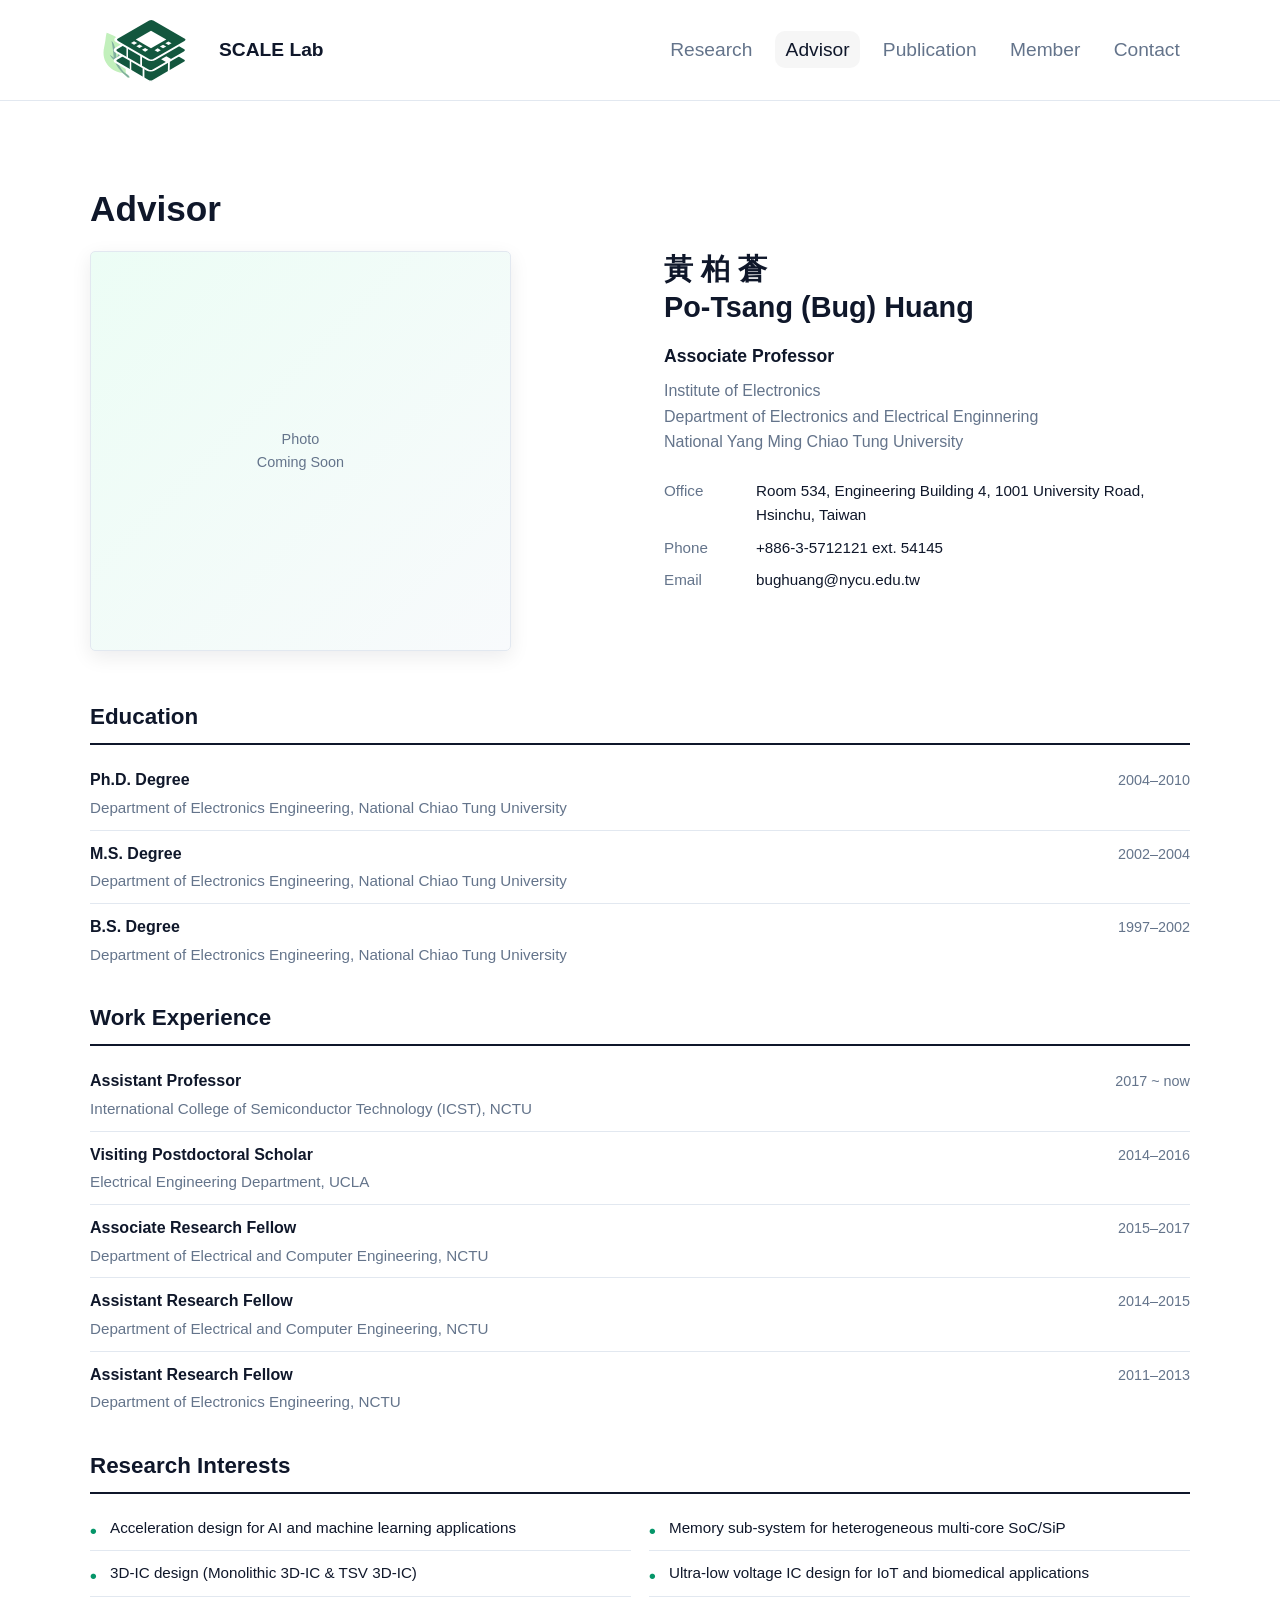
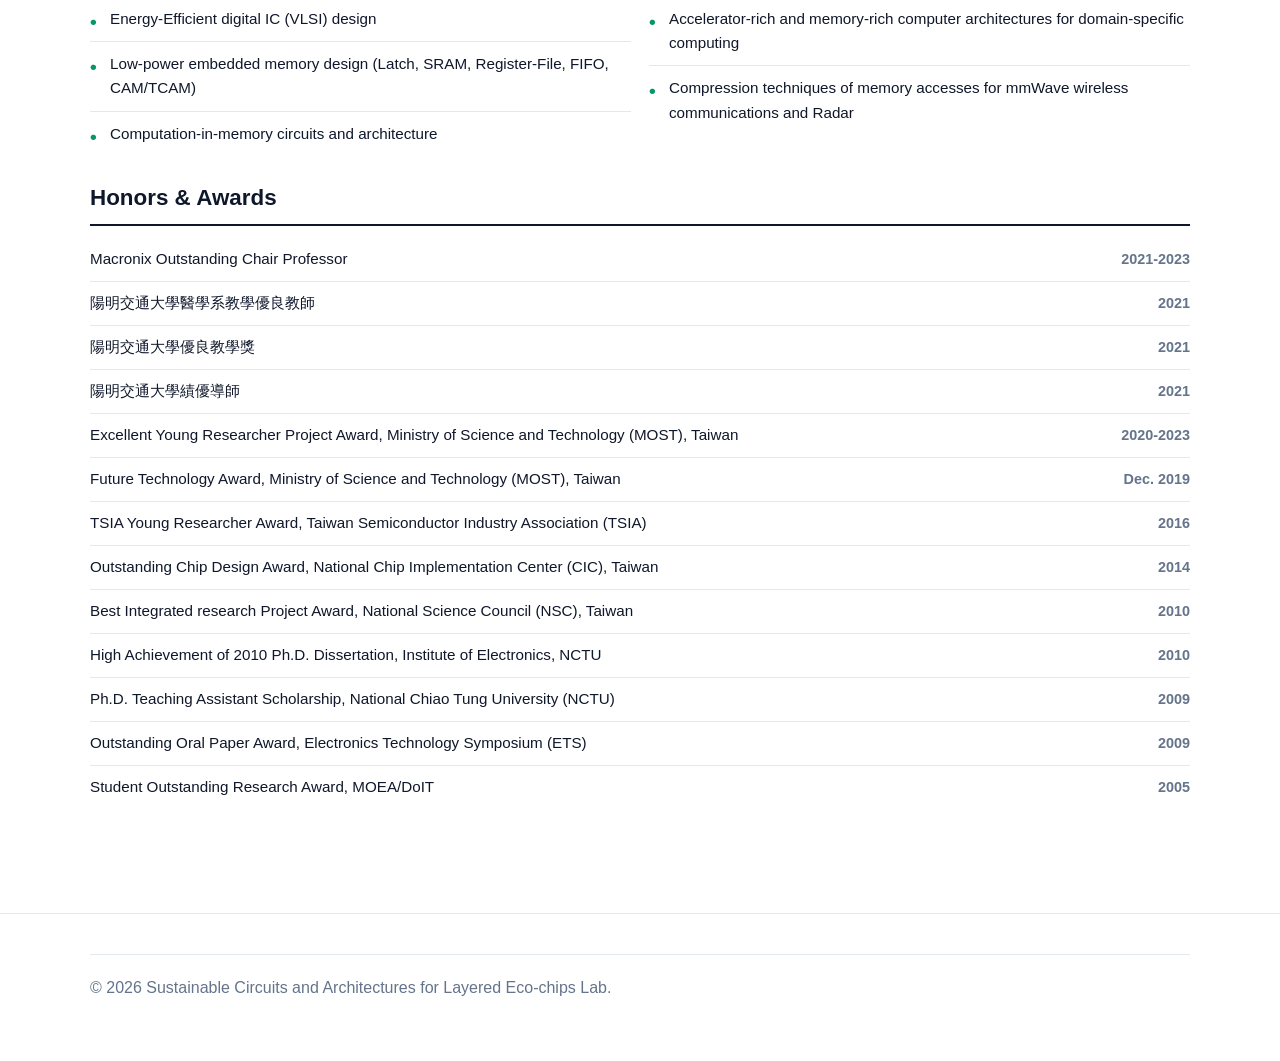
==== advisor.html @ ac7026fe "Move Work Experience below Education instead of side by side" ====
<!DOCTYPE html>
<html lang="en">
<head>
  <meta charset="utf-8" />
  <meta name="viewport" content="width=device-width, initial-scale=1" />
  <title>Advisor · SCALE Lab</title>
  <meta name="color-scheme" content="light dark" />
  <link rel="stylesheet" href="assets/style.css" />
  <style>
    .advisor-hero {
      display: grid;
      grid-template-columns: 1fr 1fr;
      gap: 48px;
      align-items: start;
      margin-bottom: 48px;
    }
    .advisor-photo {
      width: 80%; height: 400px; border-radius: 5px; overflow: hidden;
      background: linear-gradient(135deg, #f1f5f9, #e2e8f0);
      border: 1px solid var(--border); position: relative; box-shadow: var(--shadow);
    }
    .advisor-photo img { width: 100%; height: 100%; object-fit: cover; object-position: center; }
    .advisor-photo.no-image {
      display: flex; align-items: center; justify-content: center;
      background: linear-gradient(135deg, var(--primary-weak), var(--card));
      color: var(--muted); font-size: 0.9rem; text-align: center;
    }
    .advisor-details h1 { margin: 0 0 16px; font-size: 1.8rem; font-weight: 700; line-height: 1.3; }
    .advisor-details .title { font-size: 1.1rem; color: var(--fg); font-weight: 600; margin-bottom: 8px; }
    .advisor-details .institution { color: var(--muted); margin-bottom: 24px; line-height: 1.6; white-space: pre-line; }
    .contact-grid { display: grid; gap: 8px; font-size: 0.95rem; }
    .contact-item { display: grid; grid-template-columns: 80px 1fr; gap: 12px; }
    .contact-label { color: var(--muted); font-weight: 500; }
    .contact-value { color: var(--fg); }
    .section-block { background: none; border: none; border-radius: 0; padding: 0; margin-bottom: 24px; }
    .section-header { font-size: 1.4rem; font-weight: 700; margin-bottom: 12px; color: var(--fg); border-bottom: 2px solid var(--fg); padding-bottom: 8px; }
    .item-list { display: grid; gap: 0; }
    .list-item { padding: 10px 0; border-bottom: 1px solid var(--border); }
    .list-item:last-child { border-bottom: none; }
    .item-header { display: flex; justify-content: space-between; align-items: baseline; margin-bottom: 4px; flex-wrap: wrap; gap: 8px; }
    .item-title { font-weight: 600; color: var(--fg); font-size: 1rem; }
    .item-period { color: var(--muted); font-weight: 500; font-size: 0.9rem; white-space: nowrap; }
    .item-description { color: var(--muted); font-size: 0.95rem; line-height: 1.5; }
    .research-grid { display: grid; gap: 0; }
    .research-item { padding: 10px 0 10px 20px; border-bottom: 1px solid var(--border); font-size: 0.95rem; line-height: 1.6; position: relative; }
    .research-item::before { content: "•"; color: var(--primary); font-weight: bold; position: absolute; left: 0; font-size: 1.2rem; }
    .research-item:last-child { border-bottom: none; }
    .awards-list { display: grid; gap: 0; }
    .award-item { padding: 10px 0; border-bottom: 1px solid var(--border); display: flex; justify-content: space-between; align-items: baseline; gap: 16px; }
    .award-item:last-child { border-bottom: none; }
    .award-title { flex: 1; font-size: 0.95rem; line-height: 1.5; }
    .award-year { color: var(--muted); font-weight: 600; font-size: 0.9rem; white-space: nowrap; }
    @media (max-width: 880px) {
      .advisor-hero { grid-template-columns: 1fr; gap: 32px; text-align: center; }
      .advisor-photo { width: 100%; height: 400px; margin: 0 auto; }
      .contact-grid { text-align: left; }
      .contact-item { grid-template-columns: 1fr; gap: 4px; }
      .item-header { flex-direction: column; align-items: flex-start; gap: 4px; }
      .award-item { flex-direction: column; align-items: flex-start; gap: 4px; }
    }
  </style>
</head>
<body data-page="advisor">
  <header></header>

  <section class="section">
    <div class="container">
      <h2>Advisor</h2>
      <div id="advisor-content"></div>
    </div>
  </section>

  <footer>
    <div class="container" style="padding: 20px 0; border-top: 1px solid var(--border); color: var(--muted);">
      © <span id="yearNow"></span> Sustainable Circuits and Architectures for Layered Eco-chips Lab.
    </div>
  </footer>
  <script src="assets/script.js"></script>
  <script>
    fetch('assets/advisor-data.json')
      .then(r => r.json())
      .then(d => {
        const eduItems = d.education.map(e => `
          <div class="list-item">
            <div class="item-header">
              <span class="item-title">${e.degree}</span>
              <span class="item-period">${e.period}</span>
            </div>
            <div class="item-description">${e.institution}</div>
          </div>`).join('');

        const expItems = d.experience.map(e => `
          <div class="list-item">
            <div class="item-header">
              <span class="item-title">${e.title}</span>
              <span class="item-period">${e.period}</span>
            </div>
            <div class="item-description">${e.institution}</div>
          </div>`).join('');

        const half = Math.ceil(d.research_interests.length / 2);
        const riLeft  = d.research_interests.slice(0, half).map(r => `<div class="research-item">${r}</div>`).join('');
        const riRight = d.research_interests.slice(half).map(r => `<div class="research-item">${r}</div>`).join('');

        const awards = d.awards.map(a => `
          <div class="award-item">
            <div class="award-title">${a.title}</div>
            <div class="award-year">${a.year}</div>
          </div>`).join('');

        document.getElementById('advisor-content').innerHTML = `
          <div class="advisor-hero">
            <div class="advisor-photo">
              <img src="${d.photo}" alt="${d.name_en}"
                onerror="this.parentElement.classList.add('no-image'); this.style.display='none'; this.parentElement.innerHTML='<div>Photo<br>Coming Soon</div>';">
            </div>
            <div class="advisor-details">
              <h1>${d.name_zh}<br>${d.name_en}</h1>
              <div class="title">${d.title}</div>
              <div class="institution">${d.institution}</div>
              <div class="contact-grid">
                <div class="contact-item">
                  <span class="contact-label">Office</span>
                  <span class="contact-value">${d.contact.office}</span>
                </div>
                <div class="contact-item">
                  <span class="contact-label">Phone</span>
                  <span class="contact-value">${d.contact.phone}</span>
                </div>
                <div class="contact-item">
                  <span class="contact-label">Email</span>
                  <span class="contact-value"><a href="mailto:${d.contact.email}">${d.contact.email}</a></span>
                </div>
              </div>
            </div>
          </div>

          <div class="section-block">
            <h3 class="section-header">Education</h3>
            <div class="item-list">${eduItems}</div>
          </div>

          <div class="section-block">
            <h3 class="section-header">Work Experience</h3>
            <div class="item-list">${expItems}</div>
          </div>

          <div class="section-block">
            <h3 class="section-header">Research Interests</h3>
            <div class="grid">
              <div class="col-6"><div class="research-grid">${riLeft}</div></div>
              <div class="col-6"><div class="research-grid">${riRight}</div></div>
            </div>
          </div>

          <div class="section-block">
            <h3 class="section-header">Honors & Awards</h3>
            <div class="awards-list">${awards}</div>
          </div>`;
      })
      .catch(err => console.error('Failed to load advisor-data.json:', err));
  </script>
</body>
</html>
---- assets/style.css ----
/* ===== Base Reset ===== */
*, *::before, *::after { box-sizing: border-box; }
html, body { height: 100%; }
body { margin: 0; font-family: -apple-system, BlinkMacSystemFont, "Segoe UI", Roboto, Helvetica, Arial, "Noto Sans TC", "PingFang TC", "Microsoft JhengHei", "Noto Sans", sans-serif; line-height: 1.6; }
img, video { max-width: 100%; height: auto; }
a { color: inherit; text-decoration: none; }
#vision,
#aboutVision {
  white-space: pre-line;
}
.zh {
  font-size: 1.6em;
}

.en,
.lab {
  font-size: 1em;
}
/* ===== Theme ===== */
/* :root {
  --bg: #ffffff; --fg: #0f172a; --muted: #64748b; --primary: #79bd9a; --primary-weak: #f1fefe;
  --card: #f8fafc; --border: #e2e8f0; --shadow: 0 4px 14px rgba(2,6,23,.06);
} */
 :root {
  /* ===== Base ===== */
  --bg: #ffffff;
  --fg: #0f172a;
  --muted: #64748b;
  --gray: #ededed;
  /* ===== Primary (Eco / Energy) ===== */
  --primary: #059669;        /* 深一點的 emerald（更穩重） */
  --primary-strong: #047857; /* hover */
  --primary-weak: #ecfdf5;   /* 很淡的綠背景 */

  /* ===== Accent (Tech / Circuits) ===== */
  --accent: #2563eb;         /* engineering blue */
  --accent-weak: #eff6ff;    /* 淡藍背景 */

  /* ===== Surfaces ===== */
  --card: #f8fafc;
  --border: #e2e8f0;

  /* ===== Effects ===== */
  --shadow: 0 6px 20px rgba(2,6,23,.08);
}
@media (prefers-color-scheme: dark) {
  :root { --bg: #0b1220; --fg: #e5e7eb; --muted: #9aa4b2; --primary: #60a5fa; --primary-weak: #172554; --card: #0f172a; --border: #1f2937; --shadow: 0 4px 14px rgba(0,0,0,.35); }
}
body { background: var(--bg); color: var(--fg); }

/* ===== Layout ===== */
.container { width: min(1100px, 92vw); margin-inline: auto; }
.section { padding: 80px 0; }
.section h2 { font-size: clamp(1.6rem, 2vw + 1rem, 2.2rem); margin: 0 0 14px; }
.section p.lead { color: var(--muted); margin-top: 0; }

/* ===== Header / Nav ===== */
header { position: sticky; top: 0; backdrop-filter: saturate(1.2) blur(8px); background: color-mix(in oklab, var(--bg) 80%, transparent); border-bottom: 1px solid var(--border); z-index: 50; }
.nav { display: flex; align-items: center; justify-content: space-between; padding: 10px 0; }

/* Logo — clamp 讓所有螢幕尺寸等比縮放，不再需要 media query 個別設定 */
.logo {
  height: clamp(60px, 6.5vw, 80px);
  width: auto;
  transition: opacity 0.2s ease;
  flex-shrink: 0;
}

.logo:hover { opacity: 0.8; }

.brand {
  display: flex;
  align-items: center;
  gap: clamp(6px, 1vw, 20px);
  font-weight: 700;
}

.brand a {
  color: var(--fg);
  text-decoration: none;
  font-size: clamp(1.2rem, 1.2vw, 1.6rem);
}

.brand a:hover { opacity: 0.8; }

nav ul { display: flex; gap: clamp(4px, 1vw, 18px); list-style: none; padding: 0; margin: 0; }
nav a { padding: 8px clamp(6px, 0.8vw, 12px); border-radius: 10px; font-size: clamp(1.2rem, 1vw, 1.6rem); color: var(--muted); }
nav a:hover, nav a.active { color: var(--fg); background: color-mix(in oklab, var(--gray) 50%, transparent); }
.hamburger { display: none; border: 1px solid var(--border); border-radius: 12px; padding: 8px 10px; background: transparent; color: var(--fg); }

@media (max-width: 880px) {
  nav ul { display: none; }
  nav ul.open { display: grid; gap: 10px; padding: 16px; background: var(--card); border: 1px solid var(--border); border-radius: 16px; position: absolute; right: 4vw; top: 56px; box-shadow: var(--shadow); }
  .hamburger { display: block; }
}

/* ===== Cards & Grid ===== */
.grid { display: grid; grid-template-columns: repeat(12,1fr); gap: 18px; }
.col-4 { grid-column: span 4; } .col-6 { grid-column: span 6; } .col-12 { grid-column: span 12; }
@media (max-width: 880px) { .col-4, .col-6 { grid-column: span 12; } }
.card { background: var(--card); border: 1px solid var(--border); border-radius: 16px; box-shadow: var(--shadow); overflow: clip; }
.card .content { padding: 18px; }
.card h3 { margin: 0 0 6px; font-size: 1.1rem; }
.muted { color: var(--muted); }
.tag { padding: 6px 10px; border-radius: 6px; background: color-mix(in oklab, var(--primary-weak) 55%, transparent); border: 1px solid var(--border); font-size: .88rem; }
.badge { padding: 6px 10px; border: 1px dashed var(--border); border-radius: 999px; font-size: .85rem; color: var(--muted); }
.btn { display: inline-flex; align-items: center; gap: 10px; padding: 10px 16px; border-radius: 12px; border: 1px solid var(--border); background: var(--card); cursor: pointer; font-weight: 600; }
.btn.primary { background: var(--primary); border-color: var(--primary); color: white; }
.mono { font-family: ui-monospace, SFMono-Regular, Menlo, Monaco, Consolas, "Liberation Mono", "Courier New", monospace; }
.line { height: 1px; background: var(--border); margin: 8px 0; }
.spacer { height: 16px; }

/* ===== People ===== */
.person { display: grid; grid-template-columns: 86px 1fr; gap: 14px; align-items: center; }
.avatar { display: none; }
.person, .person.hero { grid-template-columns: 1fr; }
.role { font-size: .9rem; color: var(--muted); }

/* ===== Forms ===== */
.input { padding: 10px 12px; border: 1px solid var(--border); background: var(--bg); border-radius: 12px; color: var(--fg); }
.controls { display: flex; gap: 10px; flex-wrap: wrap; align-items: center; margin-bottom: 10px; }

/* ===== Footer ===== */
footer { padding: 40px 0; border-top: 1px solid var(--border); color: var(--muted); }
.footgrid { display: grid; grid-template-columns: 1.2fr 1fr; gap: 20px; }
@media (max-width: 880px) { .footgrid { grid-template-columns: 1fr; } }

/* ===== Full-screen home extras ===== */
.scroll-cue { position: absolute; left: 50%; bottom: 18px; translate: -50% 0; font-size: .9rem; color: var(--muted); display: grid; place-items: center; gap: 6px; }
.scroll-cue svg { width: 22px; height: 22px; animation: bob 1.4s ease-in-out infinite; }
@keyframes bob { 0%, 100% { transform: translateY(0); opacity: .65; } 50% { transform: translateY(4px); opacity: 1; } }
.dots { position: fixed; right: 18px; top: 50%; translate: 0 -50%; display: grid; gap: 10px; z-index: 40; }
.dotbtn { width: 12px; height: 12px; border-radius: 999px; border: 1px solid var(--border); background: var(--card); cursor: pointer; opacity: .7; }
.dotbtn[aria-current="true"] { background: var(--primary); border-color: var(--primary); opacity: 1; box-shadow: 0 0 0 4px color-mix(in srgb, var(--primary) 25%, transparent); }
.reveal { opacity: 0; transform: translateY(10px); transition: opacity .45s ease, transform .45s ease; }
.reveal.is-visible { opacity: 1; transform: none; }
@media (prefers-reduced-motion: reduce) {
  .reveal { transition: none; opacity: 1; transform: none; }
  .scroll-cue svg { animation: none; }
}
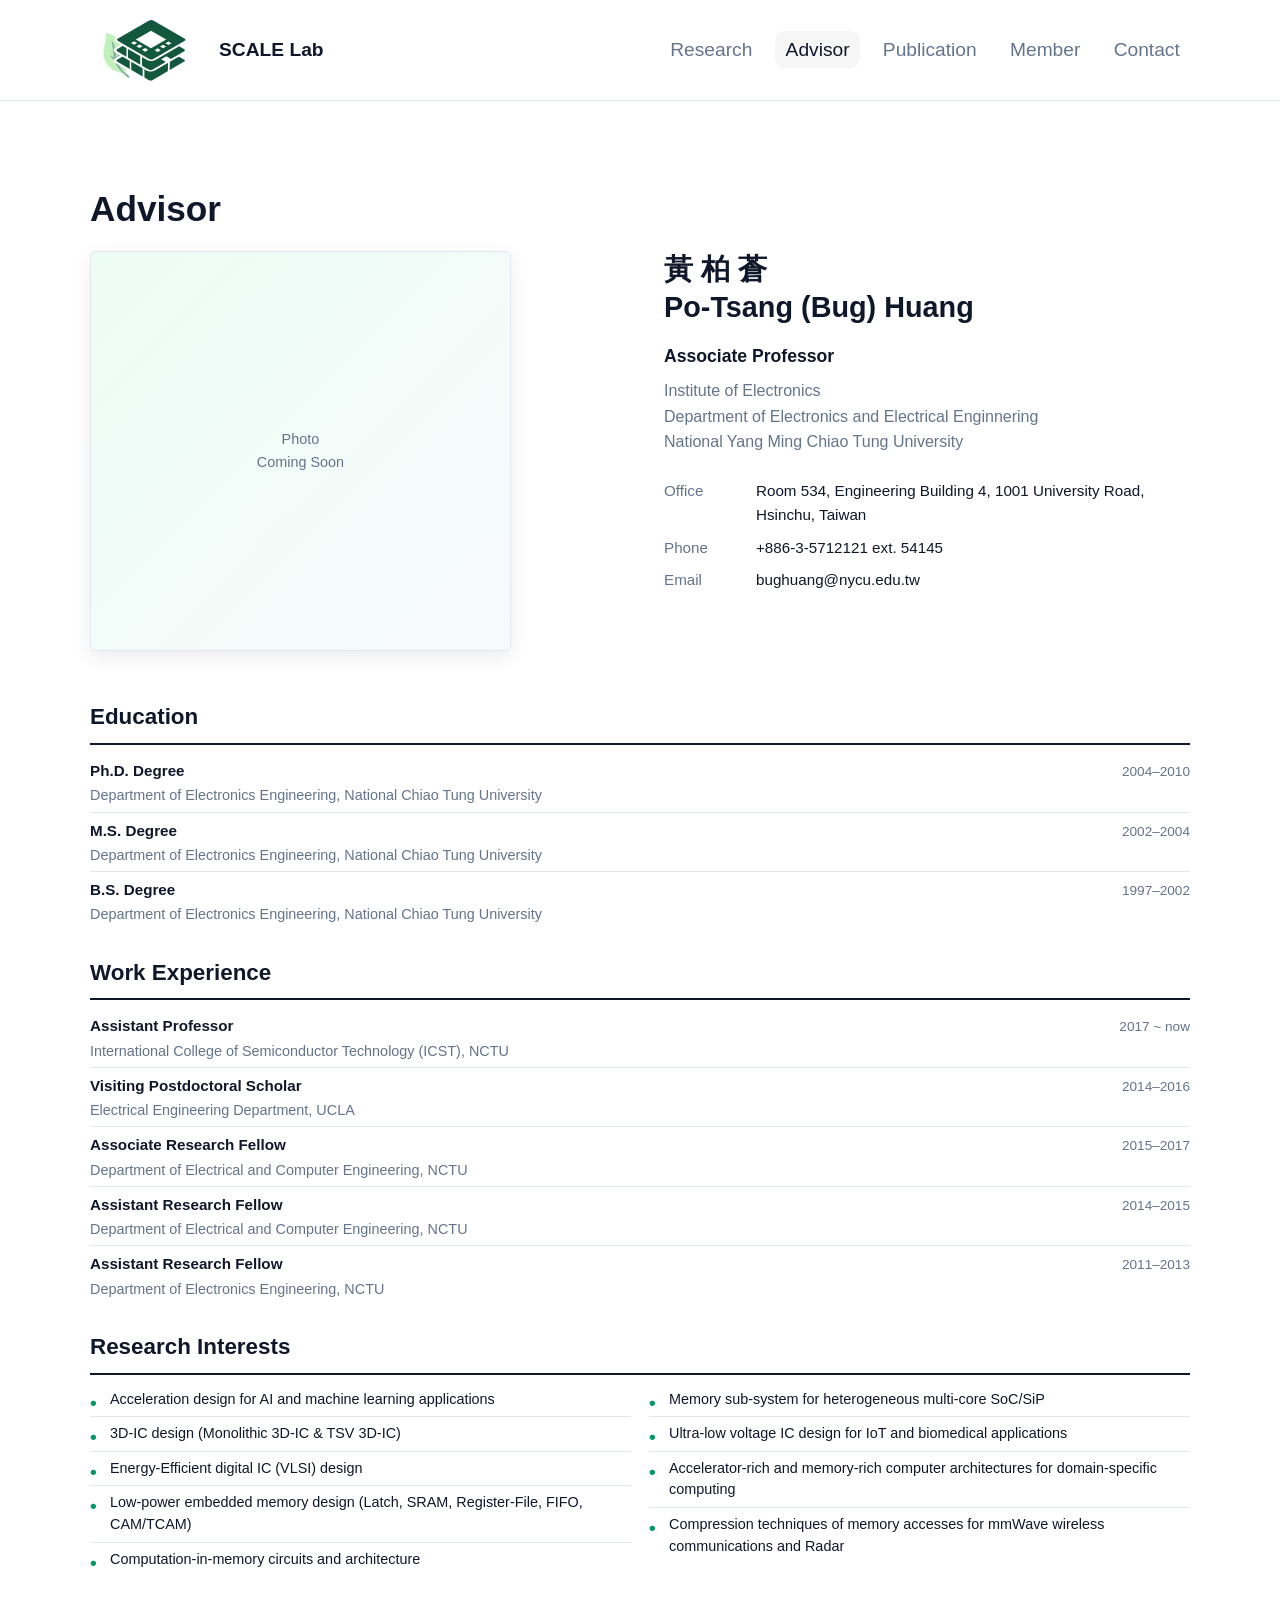
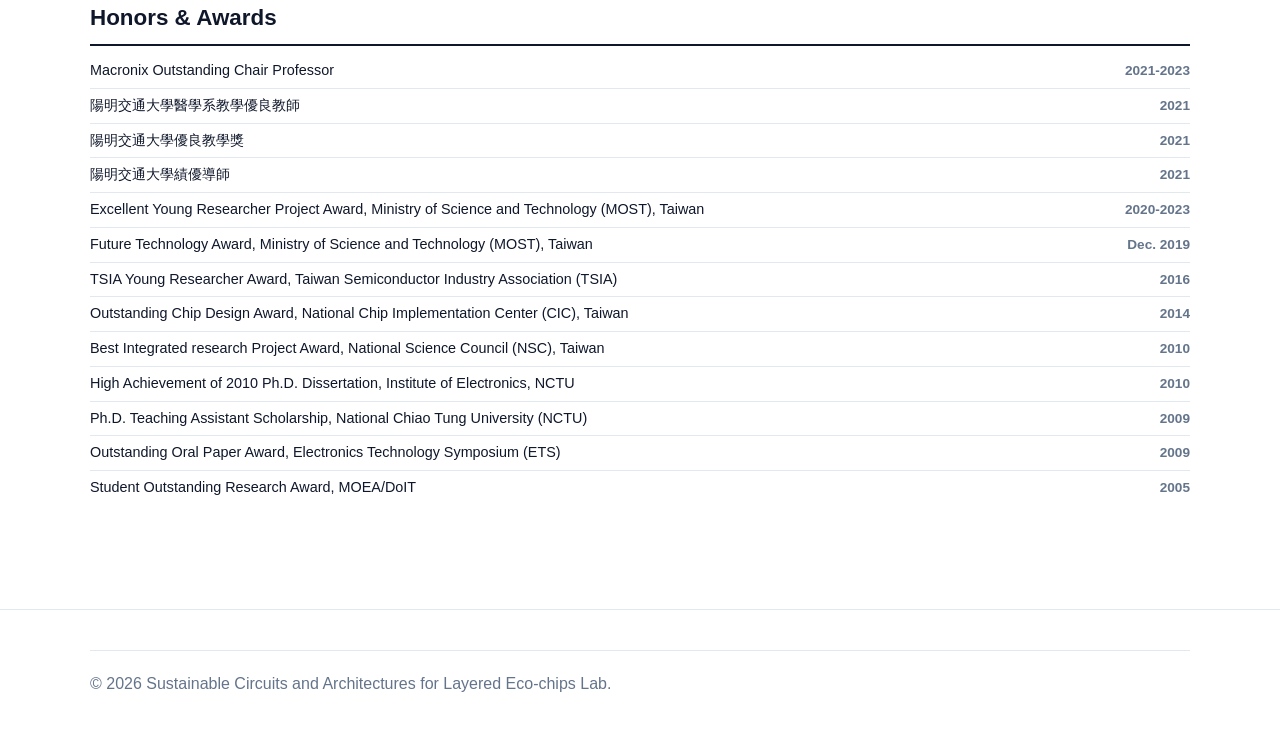
==== commit 2685aaf2: "Reduce spacing and height of content sections" ====
--- a/advisor.html
+++ b/advisor.html
@@ -33,23 +33,23 @@
     .contact-label { color: var(--muted); font-weight: 500; }
     .contact-value { color: var(--fg); }
     .section-block { background: none; border: none; border-radius: 0; padding: 0; margin-bottom: 24px; }
-    .section-header { font-size: 1.4rem; font-weight: 700; margin-bottom: 12px; color: var(--fg); border-bottom: 2px solid var(--fg); padding-bottom: 8px; }
+    .section-header { font-size: 1.4rem; font-weight: 700; margin-bottom: 8px; color: var(--fg); border-bottom: 2px solid var(--fg); padding-bottom: 8px; }
     .item-list { display: grid; gap: 0; }
-    .list-item { padding: 10px 0; border-bottom: 1px solid var(--border); }
+    .list-item { padding: 6px 0; border-bottom: 1px solid var(--border); }
     .list-item:last-child { border-bottom: none; }
-    .item-header { display: flex; justify-content: space-between; align-items: baseline; margin-bottom: 4px; flex-wrap: wrap; gap: 8px; }
-    .item-title { font-weight: 600; color: var(--fg); font-size: 1rem; }
-    .item-period { color: var(--muted); font-weight: 500; font-size: 0.9rem; white-space: nowrap; }
-    .item-description { color: var(--muted); font-size: 0.95rem; line-height: 1.5; }
+    .item-header { display: flex; justify-content: space-between; align-items: baseline; margin-bottom: 2px; flex-wrap: wrap; gap: 8px; }
+    .item-title { font-weight: 600; color: var(--fg); font-size: 0.95rem; }
+    .item-period { color: var(--muted); font-weight: 500; font-size: 0.85rem; white-space: nowrap; }
+    .item-description { color: var(--muted); font-size: 0.9rem; line-height: 1.4; }
     .research-grid { display: grid; gap: 0; }
-    .research-item { padding: 10px 0 10px 20px; border-bottom: 1px solid var(--border); font-size: 0.95rem; line-height: 1.6; position: relative; }
+    .research-item { padding: 6px 0 6px 20px; border-bottom: 1px solid var(--border); font-size: 0.9rem; line-height: 1.5; position: relative; }
     .research-item::before { content: "•"; color: var(--primary); font-weight: bold; position: absolute; left: 0; font-size: 1.2rem; }
     .research-item:last-child { border-bottom: none; }
     .awards-list { display: grid; gap: 0; }
-    .award-item { padding: 10px 0; border-bottom: 1px solid var(--border); display: flex; justify-content: space-between; align-items: baseline; gap: 16px; }
+    .award-item { padding: 6px 0; border-bottom: 1px solid var(--border); display: flex; justify-content: space-between; align-items: baseline; gap: 16px; }
     .award-item:last-child { border-bottom: none; }
-    .award-title { flex: 1; font-size: 0.95rem; line-height: 1.5; }
-    .award-year { color: var(--muted); font-weight: 600; font-size: 0.9rem; white-space: nowrap; }
+    .award-title { flex: 1; font-size: 0.9rem; line-height: 1.4; }
+    .award-year { color: var(--muted); font-weight: 600; font-size: 0.85rem; white-space: nowrap; }
     @media (max-width: 880px) {
       .advisor-hero { grid-template-columns: 1fr; gap: 32px; text-align: center; }
       .advisor-photo { width: 100%; height: 400px; margin: 0 auto; }
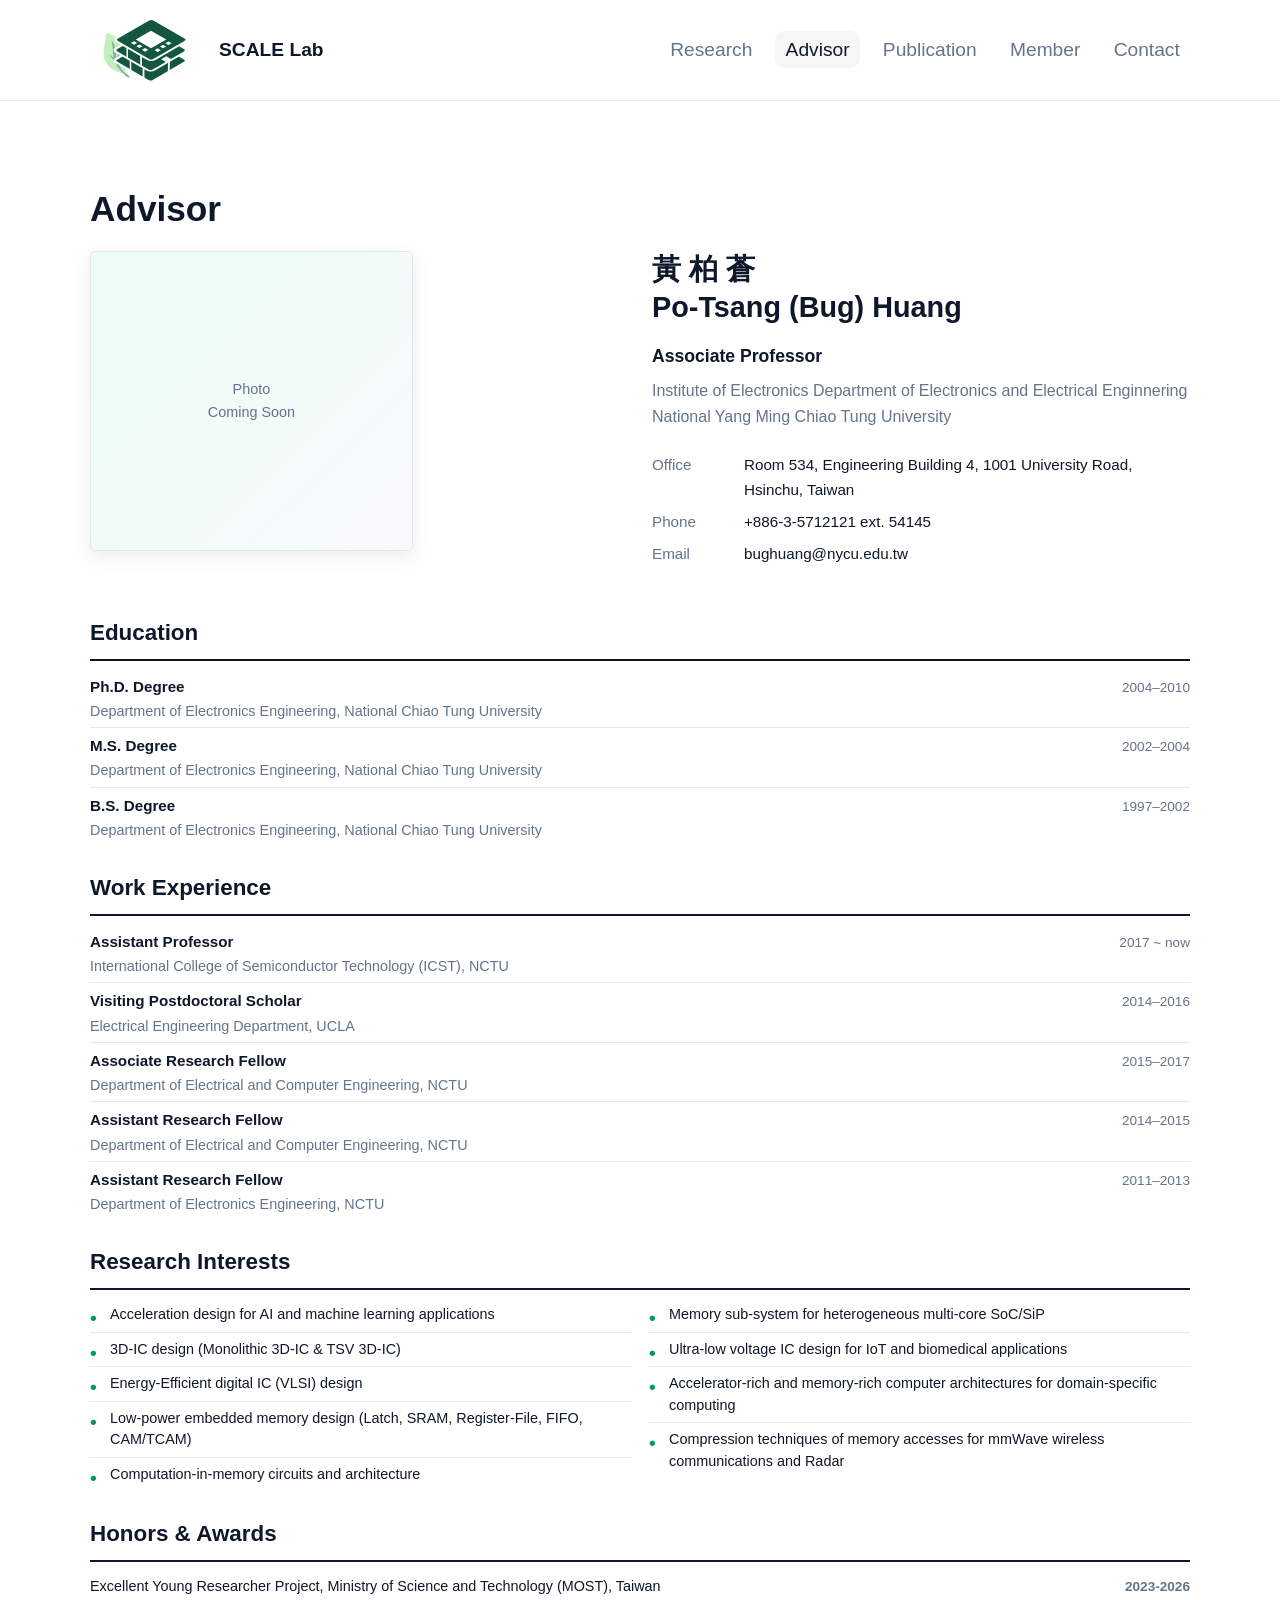
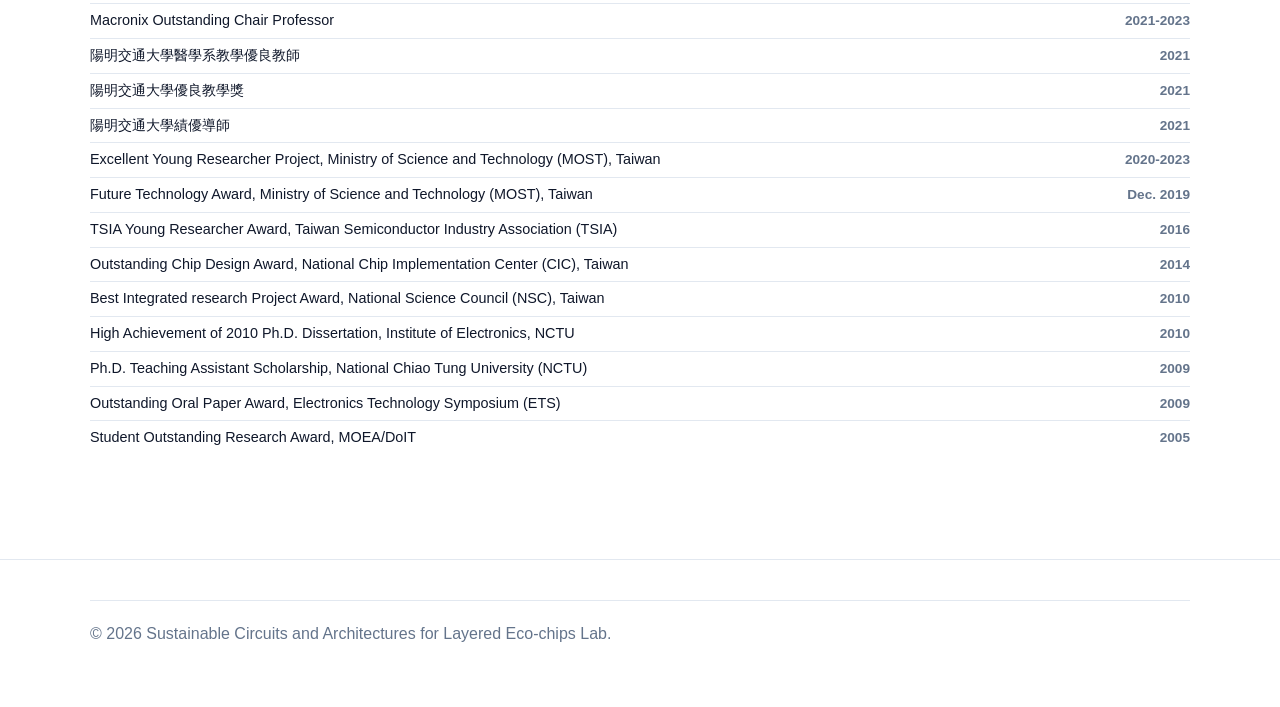
==== commit 0935c425: "Update advisor page layout - reduce photo size, decrease gap, update institution text format" ====
--- a/advisor.html
+++ b/advisor.html
@@ -10,12 +10,12 @@
     .advisor-hero {
       display: grid;
       grid-template-columns: 1fr 1fr;
-      gap: 48px;
+      gap: 24px;
       align-items: start;
       margin-bottom: 48px;
     }
     .advisor-photo {
-      width: 80%; height: 400px; border-radius: 5px; overflow: hidden;
+      width: 60%; height: 300px; border-radius: 5px; overflow: hidden;
       background: linear-gradient(135deg, #f1f5f9, #e2e8f0);
       border: 1px solid var(--border); position: relative; box-shadow: var(--shadow);
     }
@@ -27,7 +27,7 @@
     }
     .advisor-details h1 { margin: 0 0 16px; font-size: 1.8rem; font-weight: 700; line-height: 1.3; }
     .advisor-details .title { font-size: 1.1rem; color: var(--fg); font-weight: 600; margin-bottom: 8px; }
-    .advisor-details .institution { color: var(--muted); margin-bottom: 24px; line-height: 1.6; white-space: pre-line; }
+    .advisor-details .institution { color: var(--muted); margin-bottom: 24px; line-height: 1.6; }
     .contact-grid { display: grid; gap: 8px; font-size: 0.95rem; }
     .contact-item { display: grid; grid-template-columns: 80px 1fr; gap: 12px; }
     .contact-label { color: var(--muted); font-weight: 500; }
@@ -52,7 +52,7 @@
     .award-year { color: var(--muted); font-weight: 600; font-size: 0.85rem; white-space: nowrap; }
     @media (max-width: 880px) {
       .advisor-hero { grid-template-columns: 1fr; gap: 32px; text-align: center; }
-      .advisor-photo { width: 100%; height: 400px; margin: 0 auto; }
+      .advisor-photo { width: 100%; height: 300px; margin: 0 auto; }
       .contact-grid { text-align: left; }
       .contact-item { grid-template-columns: 1fr; gap: 4px; }
       .item-header { flex-direction: column; align-items: flex-start; gap: 4px; }
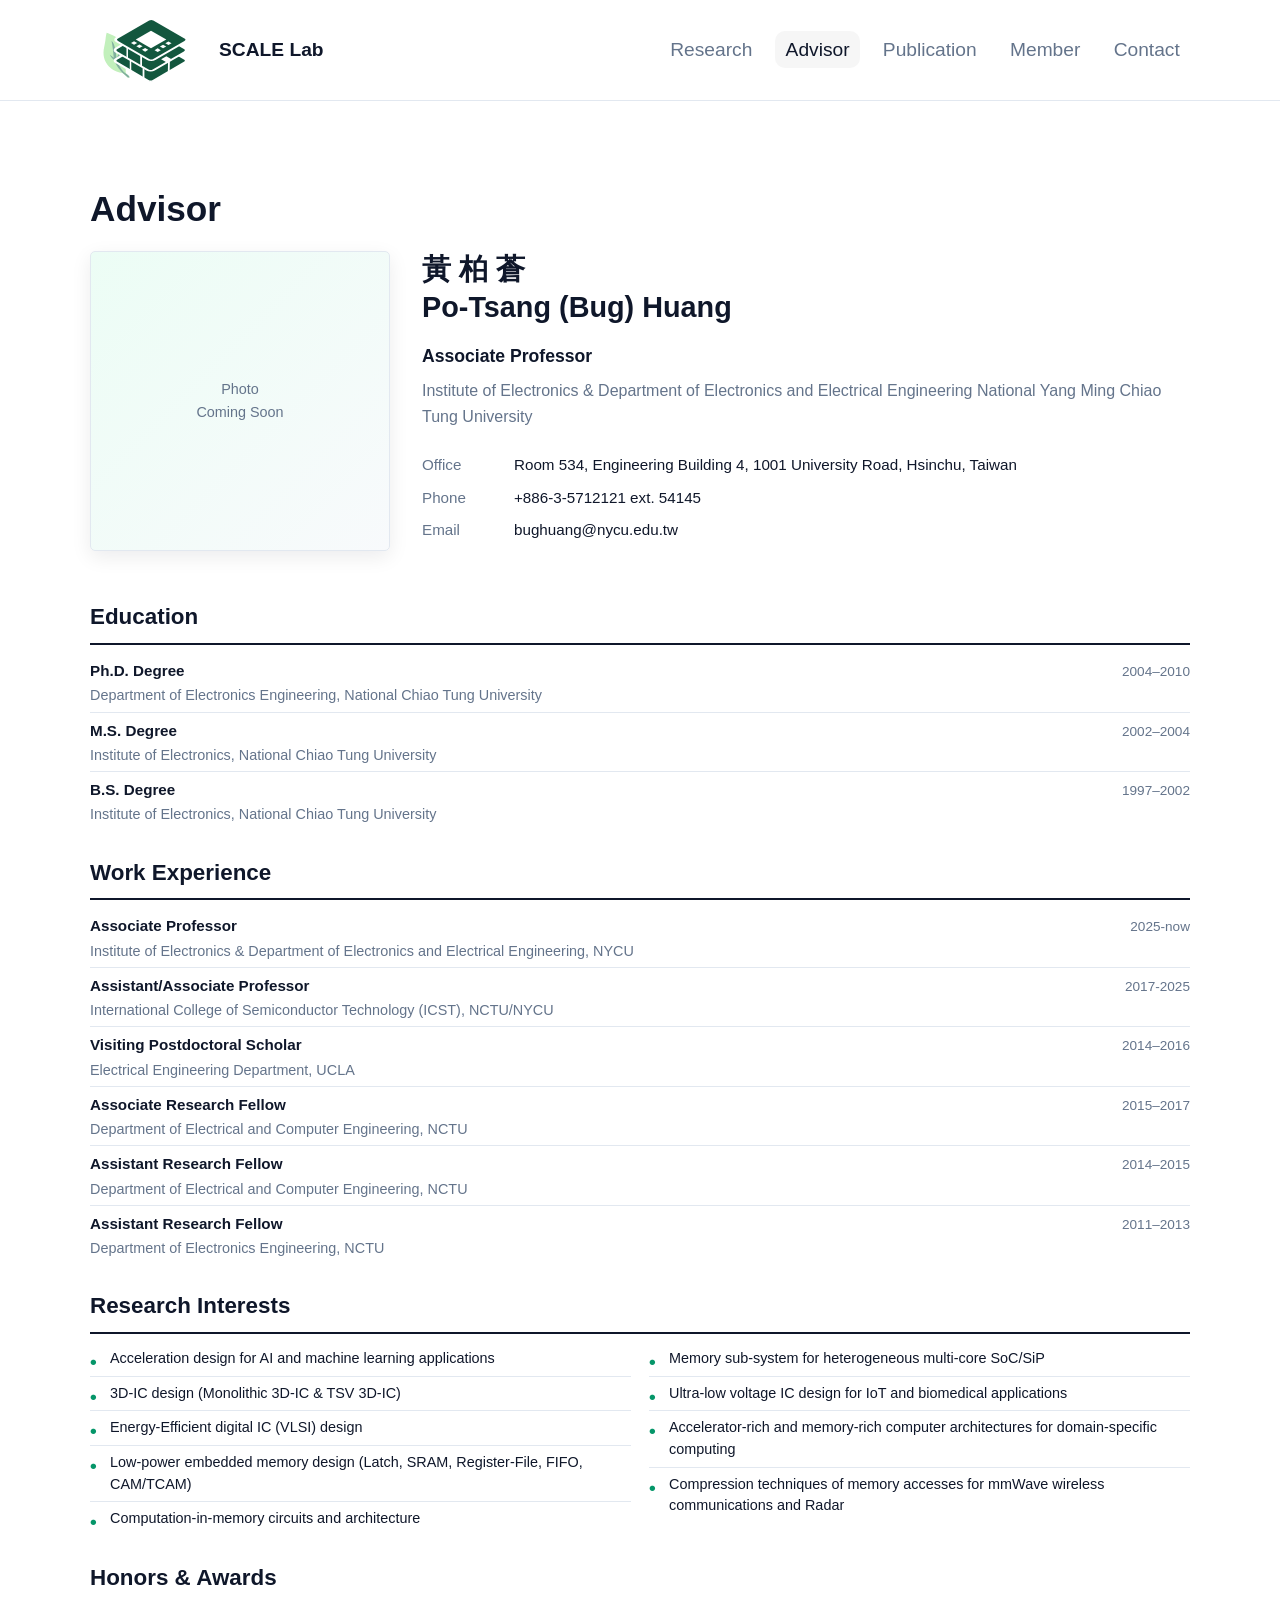
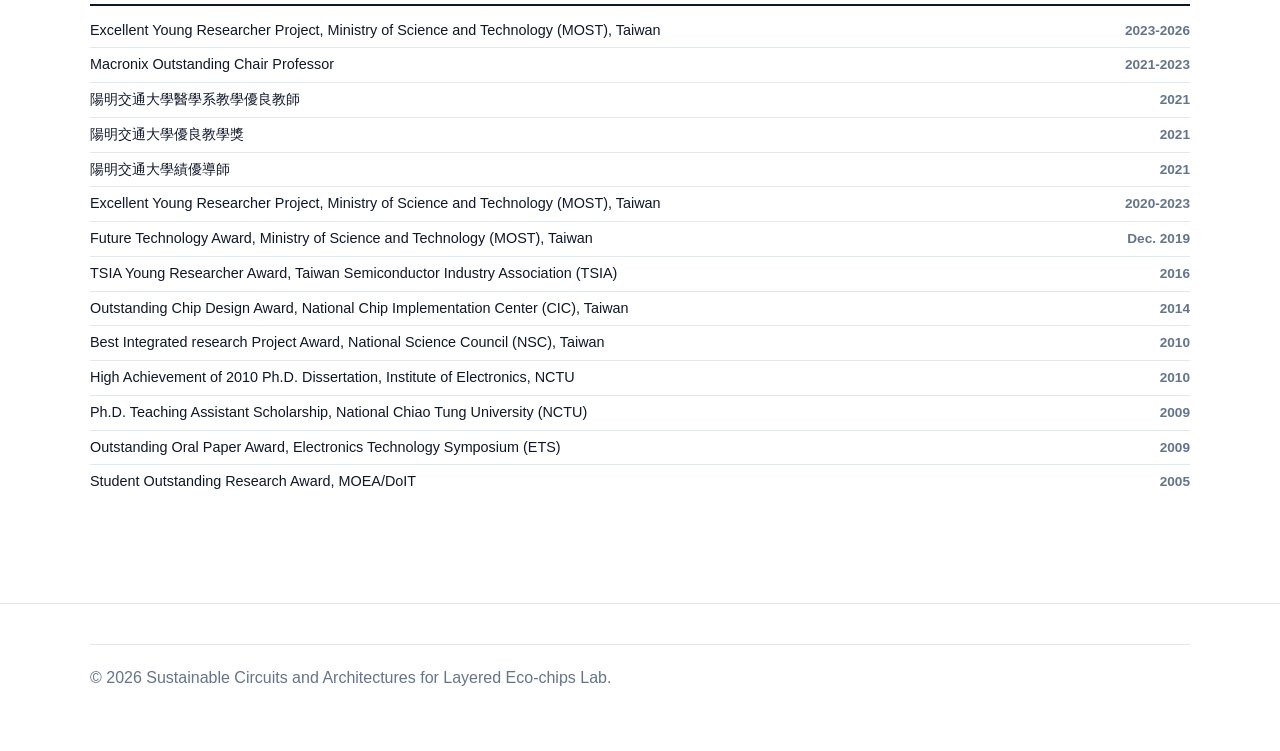
==== commit fb0734dd: "Align advisor text next to photo" ====
--- a/advisor.html
+++ b/advisor.html
@@ -9,13 +9,13 @@
   <style>
     .advisor-hero {
       display: grid;
-      grid-template-columns: 1fr 1fr;
-      gap: 24px;
+      grid-template-columns: 300px minmax(0, 1fr);
+      gap: 32px;
       align-items: start;
       margin-bottom: 48px;
     }
     .advisor-photo {
-      width: 60%; height: 300px; border-radius: 5px; overflow: hidden;
+      width: 100%; height: 300px; border-radius: 5px; overflow: hidden;
       background: linear-gradient(135deg, #f1f5f9, #e2e8f0);
       border: 1px solid var(--border); position: relative; box-shadow: var(--shadow);
     }
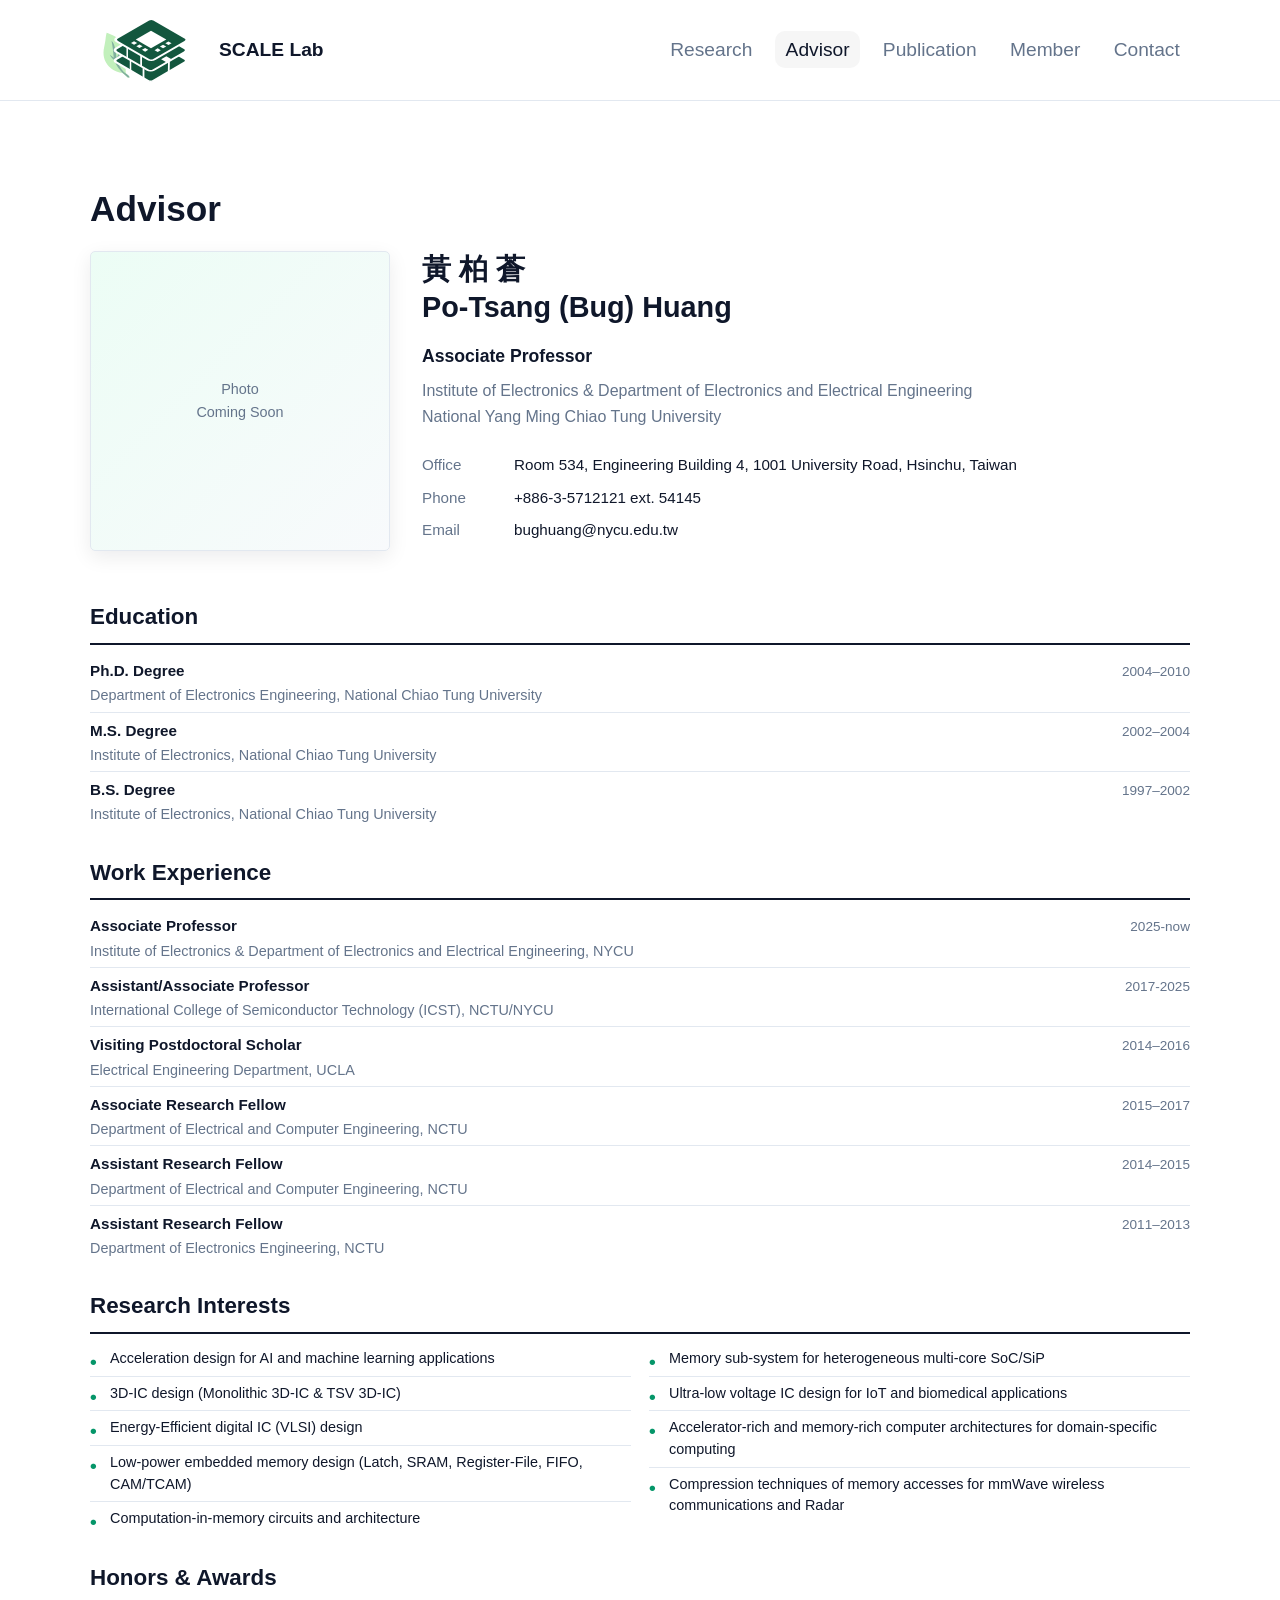
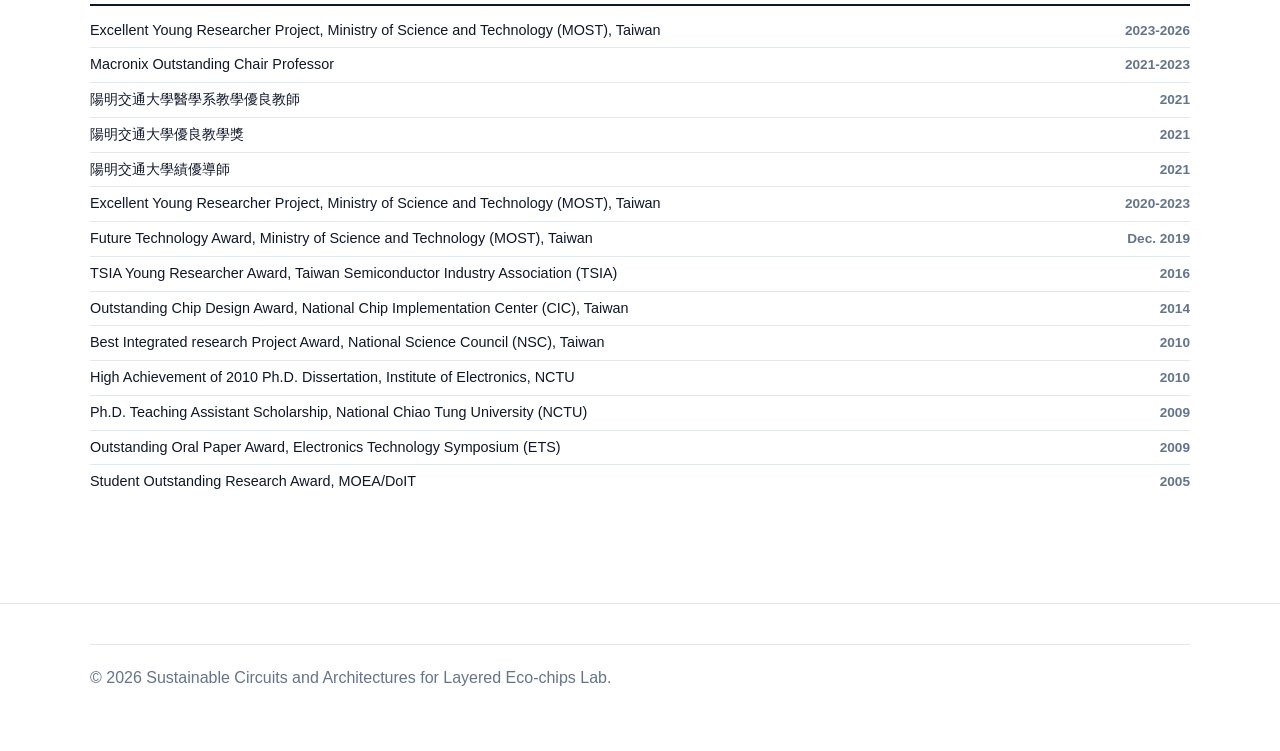
==== commit a1564d2b: "Preserve advisor institution line break" ====
--- a/advisor.html
+++ b/advisor.html
@@ -27,7 +27,7 @@
     }
     .advisor-details h1 { margin: 0 0 16px; font-size: 1.8rem; font-weight: 700; line-height: 1.3; }
     .advisor-details .title { font-size: 1.1rem; color: var(--fg); font-weight: 600; margin-bottom: 8px; }
-    .advisor-details .institution { color: var(--muted); margin-bottom: 24px; line-height: 1.6; }
+    .advisor-details .institution { color: var(--muted); margin-bottom: 24px; line-height: 1.6; white-space: pre-line; }
     .contact-grid { display: grid; gap: 8px; font-size: 0.95rem; }
     .contact-item { display: grid; grid-template-columns: 80px 1fr; gap: 12px; }
     .contact-label { color: var(--muted); font-weight: 500; }
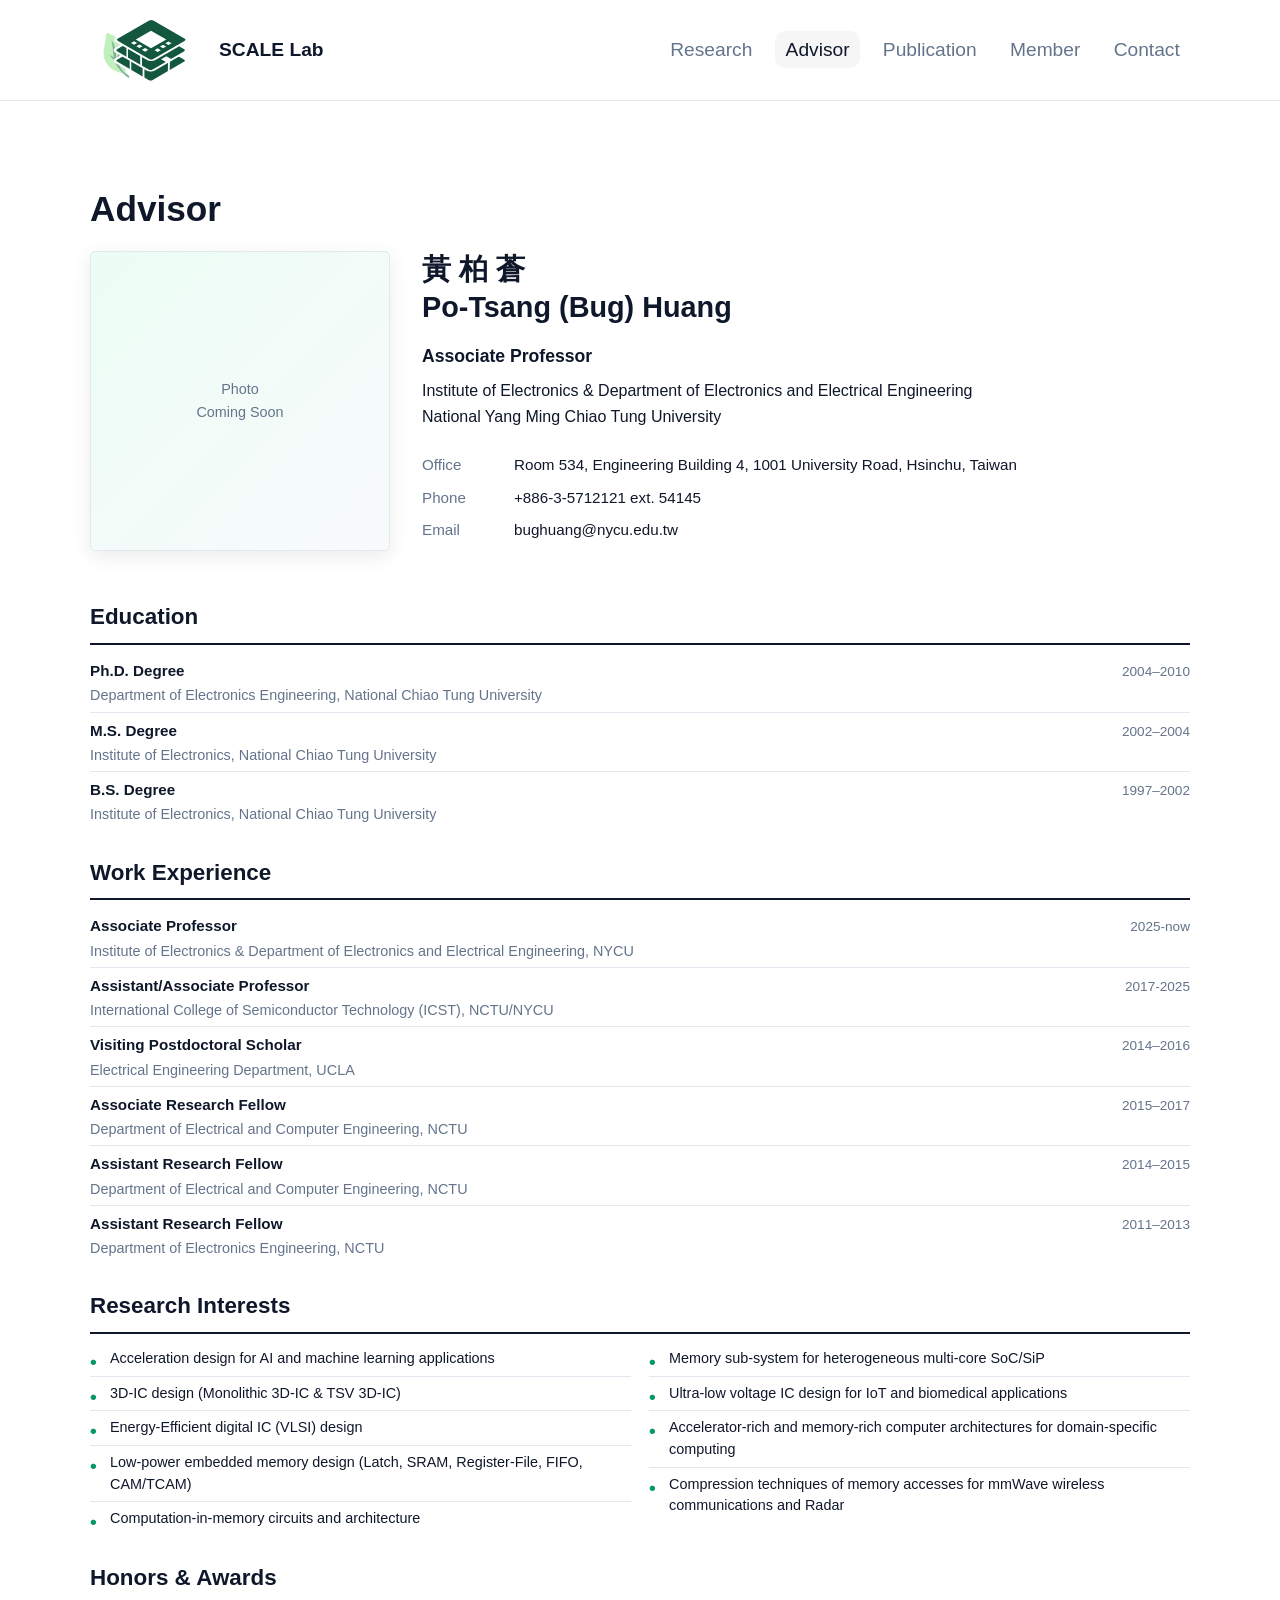
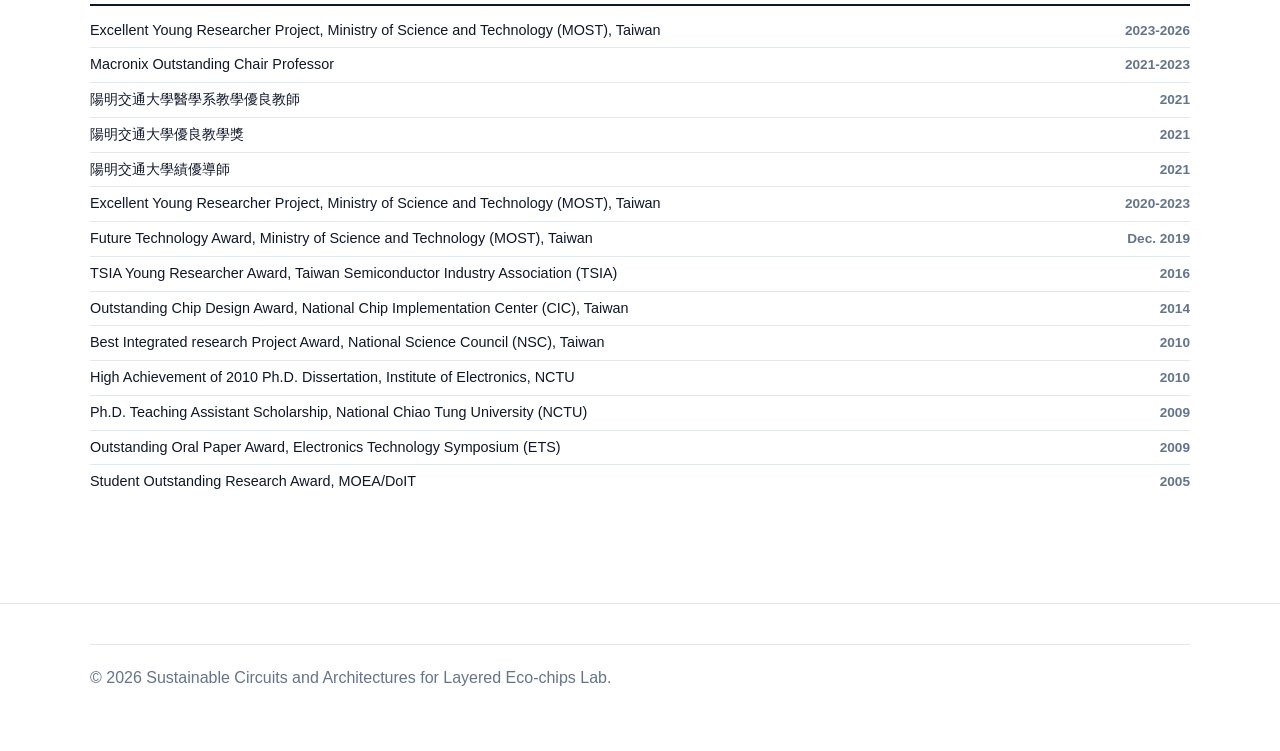
==== commit 29782819: "Set advisor institution text to black" ====
--- a/advisor.html
+++ b/advisor.html
@@ -27,7 +27,7 @@
     }
     .advisor-details h1 { margin: 0 0 16px; font-size: 1.8rem; font-weight: 700; line-height: 1.3; }
     .advisor-details .title { font-size: 1.1rem; color: var(--fg); font-weight: 600; margin-bottom: 8px; }
-    .advisor-details .institution { color: var(--muted); margin-bottom: 24px; line-height: 1.6; white-space: pre-line; }
+    .advisor-details .institution { color: var(--fg); margin-bottom: 24px; line-height: 1.6; white-space: pre-line; }
     .contact-grid { display: grid; gap: 8px; font-size: 0.95rem; }
     .contact-item { display: grid; grid-template-columns: 80px 1fr; gap: 12px; }
     .contact-label { color: var(--muted); font-weight: 500; }
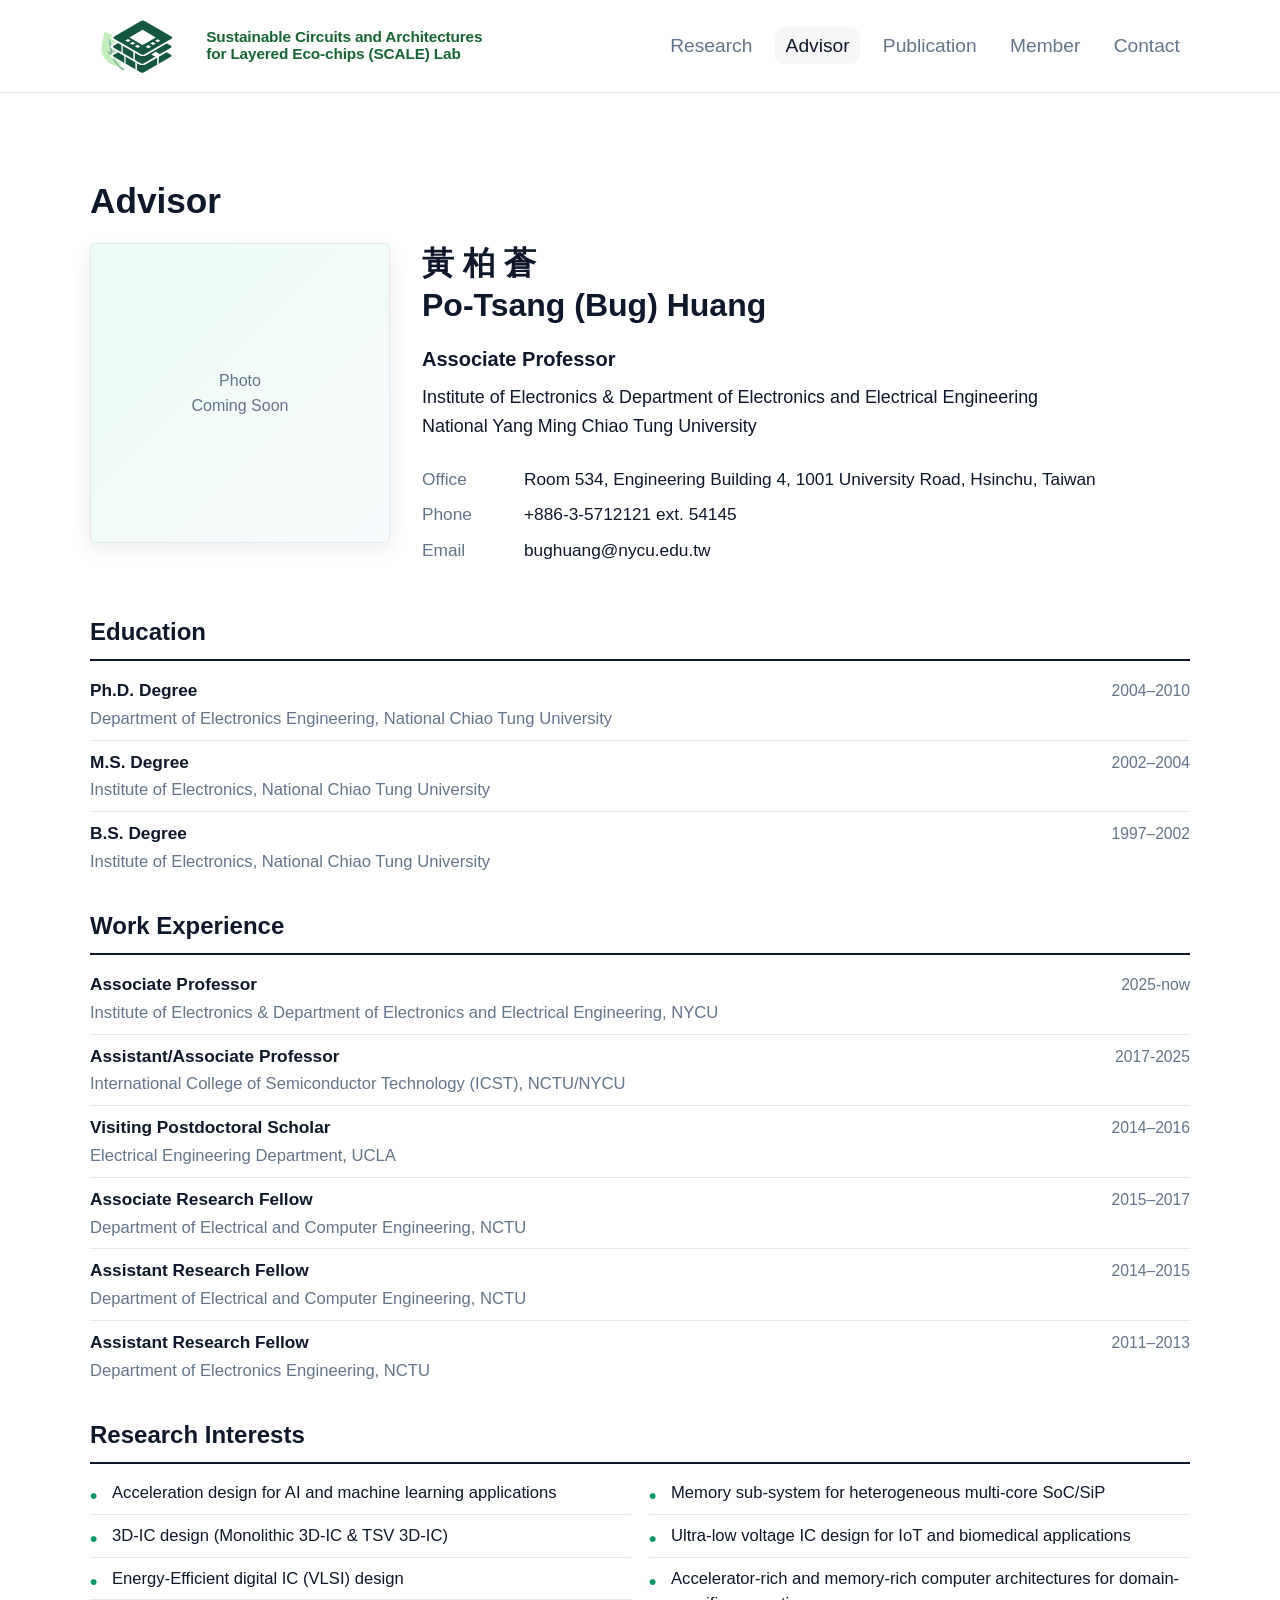
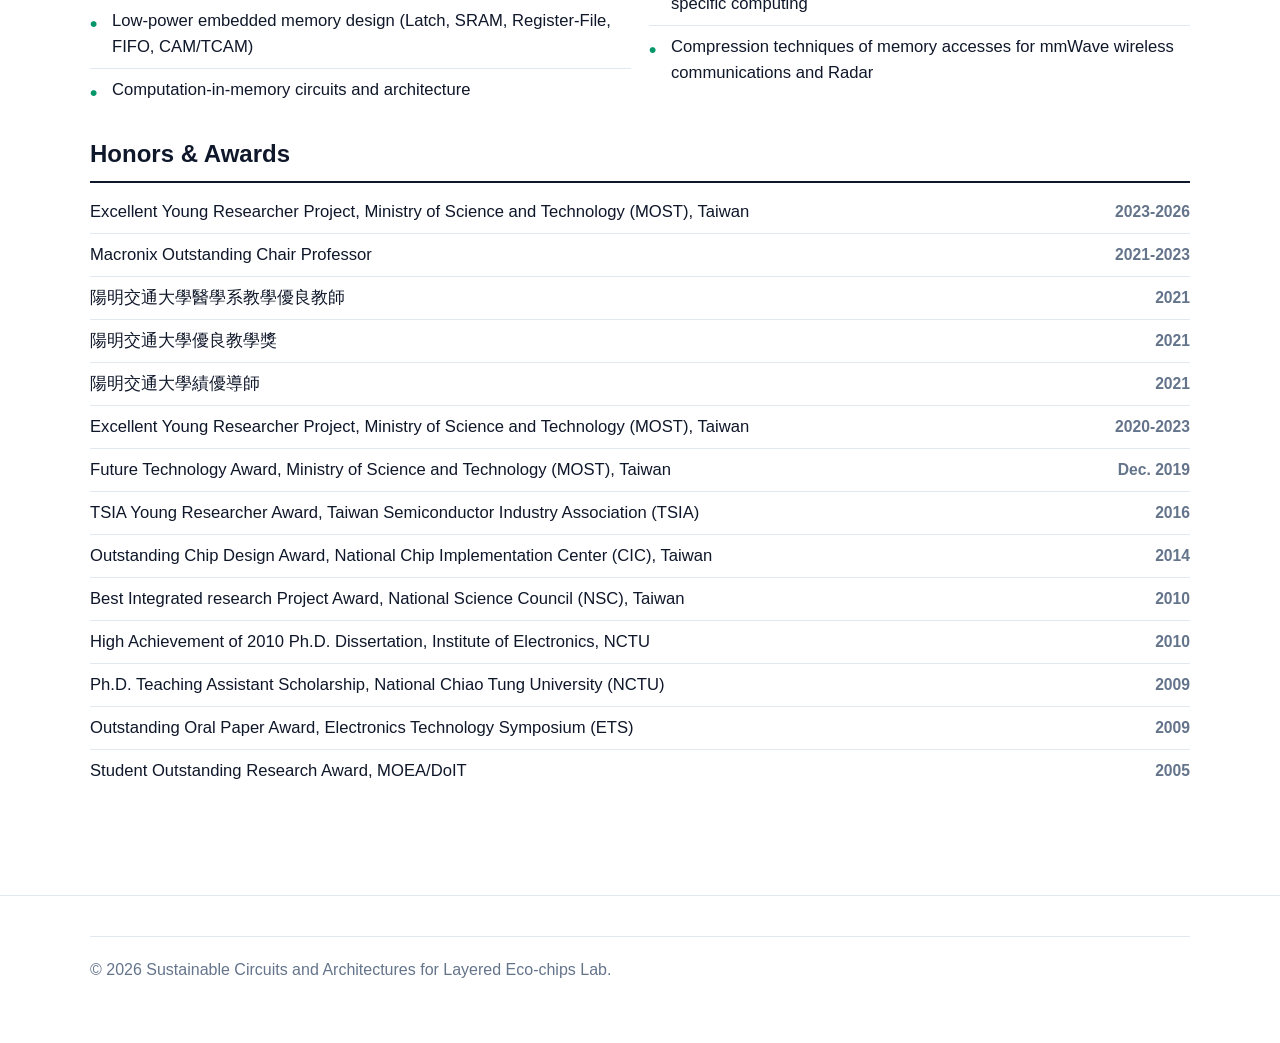
==== commit c54eb089: "Increase advisor page body text size" ====
--- a/advisor.html
+++ b/advisor.html
@@ -23,33 +23,33 @@
     .advisor-photo.no-image {
       display: flex; align-items: center; justify-content: center;
       background: linear-gradient(135deg, var(--primary-weak), var(--card));
-      color: var(--muted); font-size: 0.9rem; text-align: center;
+      color: var(--muted); font-size: 1rem; text-align: center;
     }
-    .advisor-details h1 { margin: 0 0 16px; font-size: 1.8rem; font-weight: 700; line-height: 1.3; }
-    .advisor-details .title { font-size: 1.1rem; color: var(--fg); font-weight: 600; margin-bottom: 8px; }
-    .advisor-details .institution { color: var(--fg); margin-bottom: 24px; line-height: 1.6; white-space: pre-line; }
-    .contact-grid { display: grid; gap: 8px; font-size: 0.95rem; }
-    .contact-item { display: grid; grid-template-columns: 80px 1fr; gap: 12px; }
+    .advisor-details h1 { margin: 0 0 16px; font-size: 2rem; font-weight: 700; line-height: 1.3; }
+    .advisor-details .title { font-size: 1.25rem; color: var(--fg); font-weight: 600; margin-bottom: 8px; }
+    .advisor-details .institution { color: var(--fg); margin-bottom: 24px; line-height: 1.65; white-space: pre-line; font-size: 1.12rem; }
+    .contact-grid { display: grid; gap: 8px; font-size: 1.08rem; }
+    .contact-item { display: grid; grid-template-columns: 90px 1fr; gap: 12px; }
     .contact-label { color: var(--muted); font-weight: 500; }
     .contact-value { color: var(--fg); }
     .section-block { background: none; border: none; border-radius: 0; padding: 0; margin-bottom: 24px; }
-    .section-header { font-size: 1.4rem; font-weight: 700; margin-bottom: 8px; color: var(--fg); border-bottom: 2px solid var(--fg); padding-bottom: 8px; }
+    .section-header { font-size: 1.5rem; font-weight: 700; margin-bottom: 8px; color: var(--fg); border-bottom: 2px solid var(--fg); padding-bottom: 8px; }
     .item-list { display: grid; gap: 0; }
-    .list-item { padding: 6px 0; border-bottom: 1px solid var(--border); }
+    .list-item { padding: 8px 0; border-bottom: 1px solid var(--border); }
     .list-item:last-child { border-bottom: none; }
     .item-header { display: flex; justify-content: space-between; align-items: baseline; margin-bottom: 2px; flex-wrap: wrap; gap: 8px; }
-    .item-title { font-weight: 600; color: var(--fg); font-size: 0.95rem; }
-    .item-period { color: var(--muted); font-weight: 500; font-size: 0.85rem; white-space: nowrap; }
-    .item-description { color: var(--muted); font-size: 0.9rem; line-height: 1.4; }
+    .item-title { font-weight: 600; color: var(--fg); font-size: 1.08rem; }
+    .item-period { color: var(--muted); font-weight: 500; font-size: 0.98rem; white-space: nowrap; }
+    .item-description { color: var(--muted); font-size: 1.04rem; line-height: 1.5; }
     .research-grid { display: grid; gap: 0; }
-    .research-item { padding: 6px 0 6px 20px; border-bottom: 1px solid var(--border); font-size: 0.9rem; line-height: 1.5; position: relative; }
-    .research-item::before { content: "•"; color: var(--primary); font-weight: bold; position: absolute; left: 0; font-size: 1.2rem; }
+    .research-item { padding: 8px 0 8px 22px; border-bottom: 1px solid var(--border); font-size: 1.04rem; line-height: 1.55; position: relative; }
+    .research-item::before { content: "•"; color: var(--primary); font-weight: bold; position: absolute; left: 0; font-size: 1.3rem; }
     .research-item:last-child { border-bottom: none; }
     .awards-list { display: grid; gap: 0; }
-    .award-item { padding: 6px 0; border-bottom: 1px solid var(--border); display: flex; justify-content: space-between; align-items: baseline; gap: 16px; }
+    .award-item { padding: 8px 0; border-bottom: 1px solid var(--border); display: flex; justify-content: space-between; align-items: baseline; gap: 16px; }
     .award-item:last-child { border-bottom: none; }
-    .award-title { flex: 1; font-size: 0.9rem; line-height: 1.4; }
-    .award-year { color: var(--muted); font-weight: 600; font-size: 0.85rem; white-space: nowrap; }
+    .award-title { flex: 1; font-size: 1.04rem; line-height: 1.5; }
+    .award-year { color: var(--muted); font-weight: 600; font-size: 0.98rem; white-space: nowrap; }
     @media (max-width: 880px) {
       .advisor-hero { grid-template-columns: 1fr; gap: 32px; text-align: center; }
       .advisor-photo { width: 100%; height: 300px; margin: 0 auto; }
--- a/assets/style.css
+++ b/assets/style.css
@@ -5,96 +5,81 @@
 img, video { max-width: 100%; height: auto; }
 a { color: inherit; text-decoration: none; }
 #vision,
-#aboutVision {
-  white-space: pre-line;
-}
-.zh {
-  font-size: 1.6em;
-}
-
-.en,
-.lab {
-  font-size: 1em;
-}
-/* ===== Theme ===== */
-/* :root {
-  --bg: #ffffff; --fg: #0f172a; --muted: #64748b; --primary: #79bd9a; --primary-weak: #f1fefe;
-  --card: #f8fafc; --border: #e2e8f0; --shadow: 0 4px 14px rgba(2,6,23,.06);
-} */
- :root {
-  /* ===== Base ===== */
+#aboutVision { white-space: pre-line; }
+.zh { font-size: 1.6em; }
+.en, .lab { font-size: 1em; }
+:root {
   --bg: #ffffff;
   --fg: #0f172a;
   --muted: #64748b;
   --gray: #ededed;
-  /* ===== Primary (Eco / Energy) ===== */
-  --primary: #059669;        /* 深一點的 emerald（更穩重） */
-  --primary-strong: #047857; /* hover */
-  --primary-weak: #ecfdf5;   /* 很淡的綠背景 */
-
-  /* ===== Accent (Tech / Circuits) ===== */
-  --accent: #2563eb;         /* engineering blue */
-  --accent-weak: #eff6ff;    /* 淡藍背景 */
-
-  /* ===== Surfaces ===== */
+  --primary: #059669;
+  --primary-strong: #047857;
+  --primary-weak: #ecfdf5;
+  --accent: #2563eb;
+  --accent-weak: #eff6ff;
   --card: #f8fafc;
   --border: #e2e8f0;
-
-  /* ===== Effects ===== */
   --shadow: 0 6px 20px rgba(2,6,23,.08);
 }
 @media (prefers-color-scheme: dark) {
   :root { --bg: #0b1220; --fg: #e5e7eb; --muted: #9aa4b2; --primary: #60a5fa; --primary-weak: #172554; --card: #0f172a; --border: #1f2937; --shadow: 0 4px 14px rgba(0,0,0,.35); }
 }
 body { background: var(--bg); color: var(--fg); }
-
-/* ===== Layout ===== */
 .container { width: min(1100px, 92vw); margin-inline: auto; }
 .section { padding: 80px 0; }
 .section h2 { font-size: clamp(1.6rem, 2vw + 1rem, 2.2rem); margin: 0 0 14px; }
 .section p.lead { color: var(--muted); margin-top: 0; }
-
-/* ===== Header / Nav ===== */
-header { position: sticky; top: 0; backdrop-filter: saturate(1.2) blur(8px); background: color-mix(in oklab, var(--bg) 80%, transparent); border-bottom: 1px solid var(--border); z-index: 50; }
-.nav { display: flex; align-items: center; justify-content: space-between; padding: 10px 0; }
-
-/* Logo — clamp 讓所有螢幕尺寸等比縮放，不再需要 media query 個別設定 */
+header { position: sticky; top: 0; backdrop-filter: saturate(1.2) blur(8px); background: color-mix(in oklab, var(--bg) 80%, transparent); border-bottom: 1px solid var(--border); z-index: 50; overflow: visible; }
+.nav { display: flex; align-items: center; justify-content: space-between; padding: 8px 0; min-height: 92px; overflow: visible; gap: 18px; }
 .logo {
-  height: clamp(60px, 6.5vw, 80px);
-  width: auto;
+  height: 69px !important;
+  width: auto !important;
+  max-width: none;
+  max-height: none;
   transition: opacity 0.2s ease;
   flex-shrink: 0;
 }
-
 .logo:hover { opacity: 0.8; }
-
-.brand {
+.brand { display: flex; align-items: center; min-width: 0; flex-shrink: 1; overflow: visible; }
+.brand-logo-link {
+  display: inline-flex;
+  align-items: center;
+  gap: 16px;
+  line-height: 1.05;
+  overflow: visible;
+  color: #166534;
+  text-decoration: none;
+}
+.brand-full-name {
   display: flex;
-  align-items: center;
-  gap: clamp(6px, 1vw, 20px);
-  font-weight: 700;
+  flex-direction: column;
+  align-items: flex-start;
+  text-align: left;
+  max-width: 420px;
+  color: #166534;
+  font-size: clamp(0.9rem, 1.2vw, 1.2rem);
+  line-height: 1.1;
+  font-weight: 800;
+  letter-spacing: -0.01em;
 }
-
-.brand a {
-  color: var(--fg);
-  text-decoration: none;
-  font-size: clamp(1.2rem, 1.2vw, 1.6rem);
-}
-
+.brand-full-name span { display: block; }
+.brand a { color: #166534; text-decoration: none; }
 .brand a:hover { opacity: 0.8; }
-
+nav { flex-shrink: 0; }
 nav ul { display: flex; gap: clamp(4px, 1vw, 18px); list-style: none; padding: 0; margin: 0; }
 nav a { padding: 8px clamp(6px, 0.8vw, 12px); border-radius: 10px; font-size: clamp(1.2rem, 1vw, 1.6rem); color: var(--muted); }
 nav a:hover, nav a.active { color: var(--fg); background: color-mix(in oklab, var(--gray) 50%, transparent); }
 .hamburger { display: none; border: 1px solid var(--border); border-radius: 12px; padding: 8px 10px; background: transparent; color: var(--fg); }
-
 @media (max-width: 880px) {
+  .nav { min-height: 78px; padding: 7px 0; }
   nav ul { display: none; }
-  nav ul.open { display: grid; gap: 10px; padding: 16px; background: var(--card); border: 1px solid var(--border); border-radius: 16px; position: absolute; right: 4vw; top: 56px; box-shadow: var(--shadow); }
+  nav ul.open { display: grid; gap: 10px; padding: 16px; background: var(--card); border: 1px solid var(--border); border-radius: 16px; position: absolute; right: 4vw; top: 78px; box-shadow: var(--shadow); }
   .hamburger { display: block; }
+  .logo { height: 57px !important; }
+  .brand-logo-link { gap: 10px; }
+  .brand-full-name { max-width: 280px; font-size: 0.8rem; }
 }
-
-/* ===== Cards & Grid ===== */
 .grid { display: grid; grid-template-columns: repeat(12,1fr); gap: 18px; }
 .col-4 { grid-column: span 4; } .col-6 { grid-column: span 6; } .col-12 { grid-column: span 12; }
 @media (max-width: 880px) { .col-4, .col-6 { grid-column: span 12; } }
@@ -109,23 +94,15 @@
 .mono { font-family: ui-monospace, SFMono-Regular, Menlo, Monaco, Consolas, "Liberation Mono", "Courier New", monospace; }
 .line { height: 1px; background: var(--border); margin: 8px 0; }
 .spacer { height: 16px; }
-
-/* ===== People ===== */
 .person { display: grid; grid-template-columns: 86px 1fr; gap: 14px; align-items: center; }
 .avatar { display: none; }
 .person, .person.hero { grid-template-columns: 1fr; }
 .role { font-size: .9rem; color: var(--muted); }
-
-/* ===== Forms ===== */
 .input { padding: 10px 12px; border: 1px solid var(--border); background: var(--bg); border-radius: 12px; color: var(--fg); }
 .controls { display: flex; gap: 10px; flex-wrap: wrap; align-items: center; margin-bottom: 10px; }
-
-/* ===== Footer ===== */
 footer { padding: 40px 0; border-top: 1px solid var(--border); color: var(--muted); }
 .footgrid { display: grid; grid-template-columns: 1.2fr 1fr; gap: 20px; }
 @media (max-width: 880px) { .footgrid { grid-template-columns: 1fr; } }
-
-/* ===== Full-screen home extras ===== */
 .scroll-cue { position: absolute; left: 50%; bottom: 18px; translate: -50% 0; font-size: .9rem; color: var(--muted); display: grid; place-items: center; gap: 6px; }
 .scroll-cue svg { width: 22px; height: 22px; animation: bob 1.4s ease-in-out infinite; }
 @keyframes bob { 0%, 100% { transform: translateY(0); opacity: .65; } 50% { transform: translateY(4px); opacity: 1; } }
@@ -134,7 +111,10 @@
 .dotbtn[aria-current="true"] { background: var(--primary); border-color: var(--primary); opacity: 1; box-shadow: 0 0 0 4px color-mix(in srgb, var(--primary) 25%, transparent); }
 .reveal { opacity: 0; transform: translateY(10px); transition: opacity .45s ease, transform .45s ease; }
 .reveal.is-visible { opacity: 1; transform: none; }
-@media (prefers-reduced-motion: reduce) {
-  .reveal { transition: none; opacity: 1; transform: none; }
-  .scroll-cue svg { animation: none; }
-}+@media (prefers-reduced-motion: reduce) { .reveal { transition: none; opacity: 1; transform: none; } .scroll-cue svg { animation: none; } }
+body[data-page="publication"] .section { padding-top: 56px; padding-bottom: 56px; }
+body[data-page="publication"] .publication-section { margin-bottom: 28px; }
+body[data-page="publication"] .section-header { margin-bottom: 8px; padding-bottom: 6px; }
+body[data-page="publication"] .pub-list { font-size: 0.92rem; line-height: 1.38; }
+body[data-page="publication"] .pub-list li { padding-top: 6px; padding-bottom: 6px; }
+body[data-page="publication"] .pub-list li::before { top: 6px; }
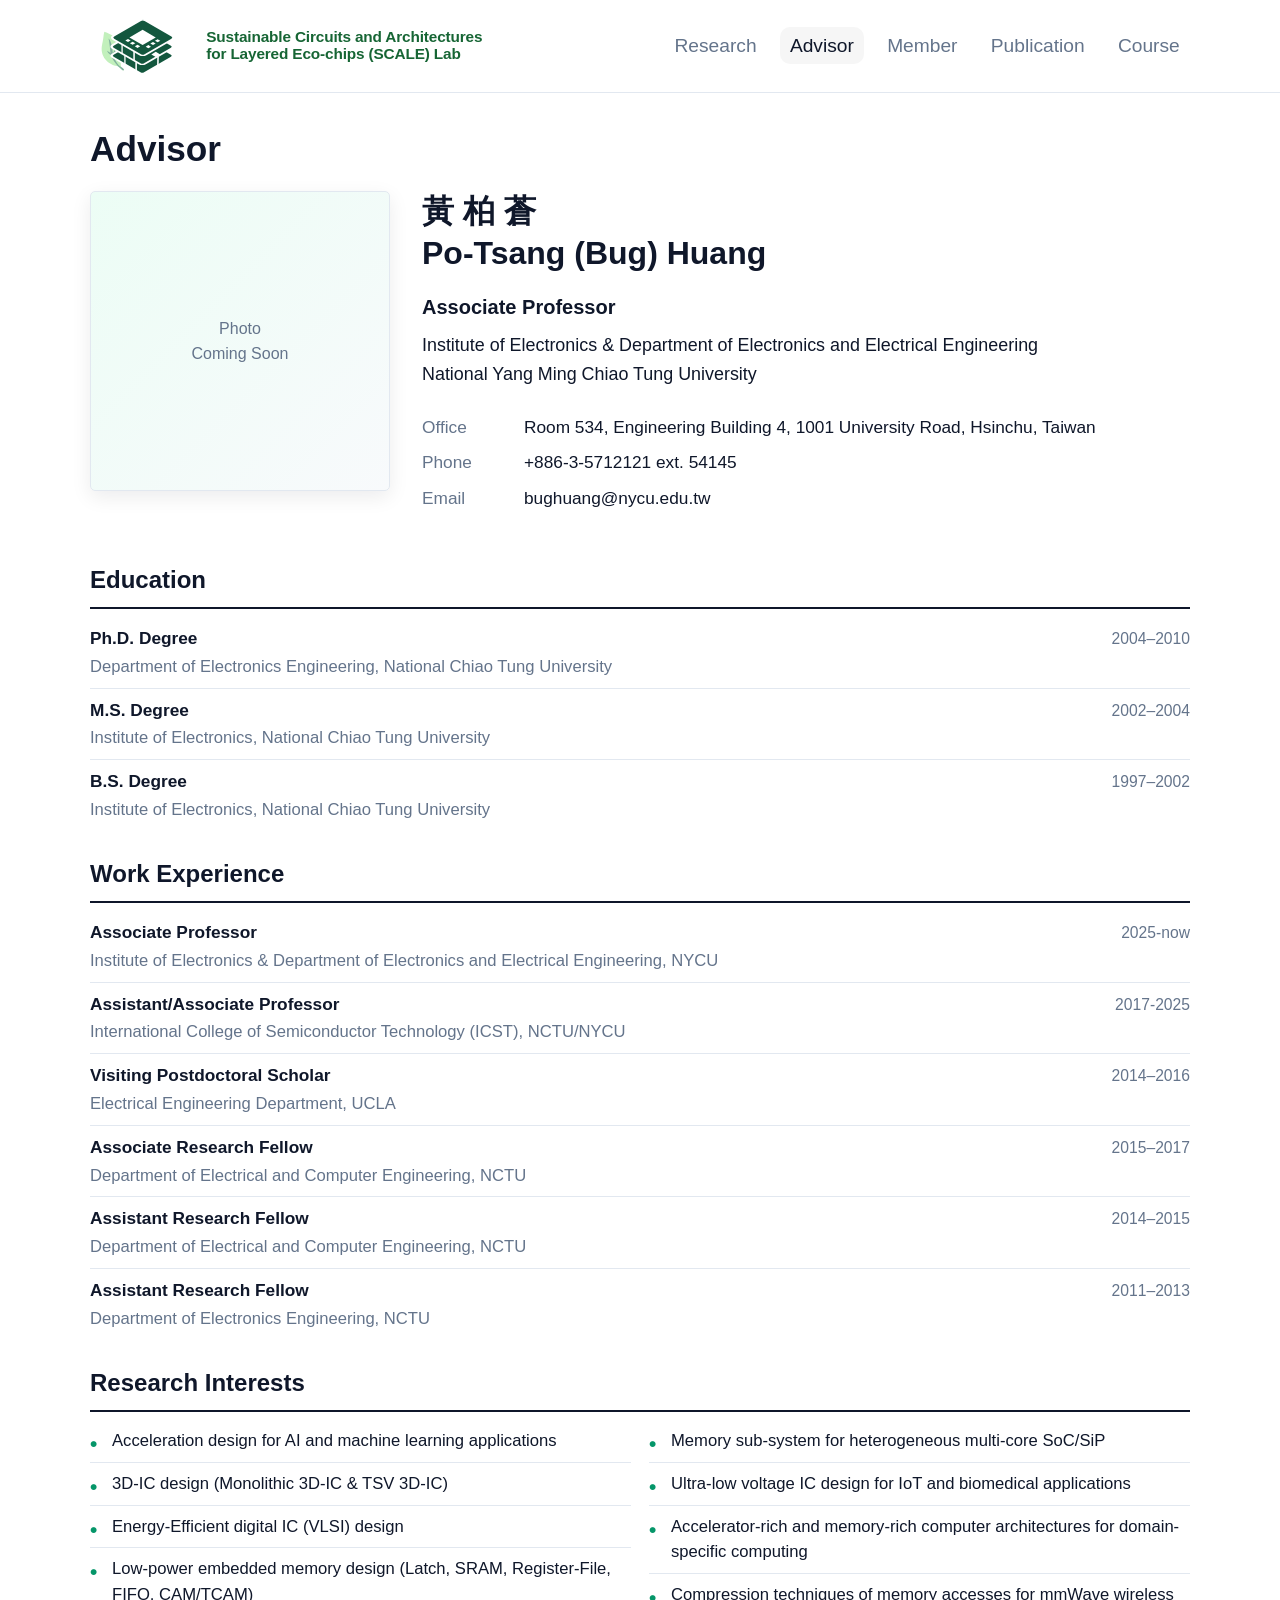
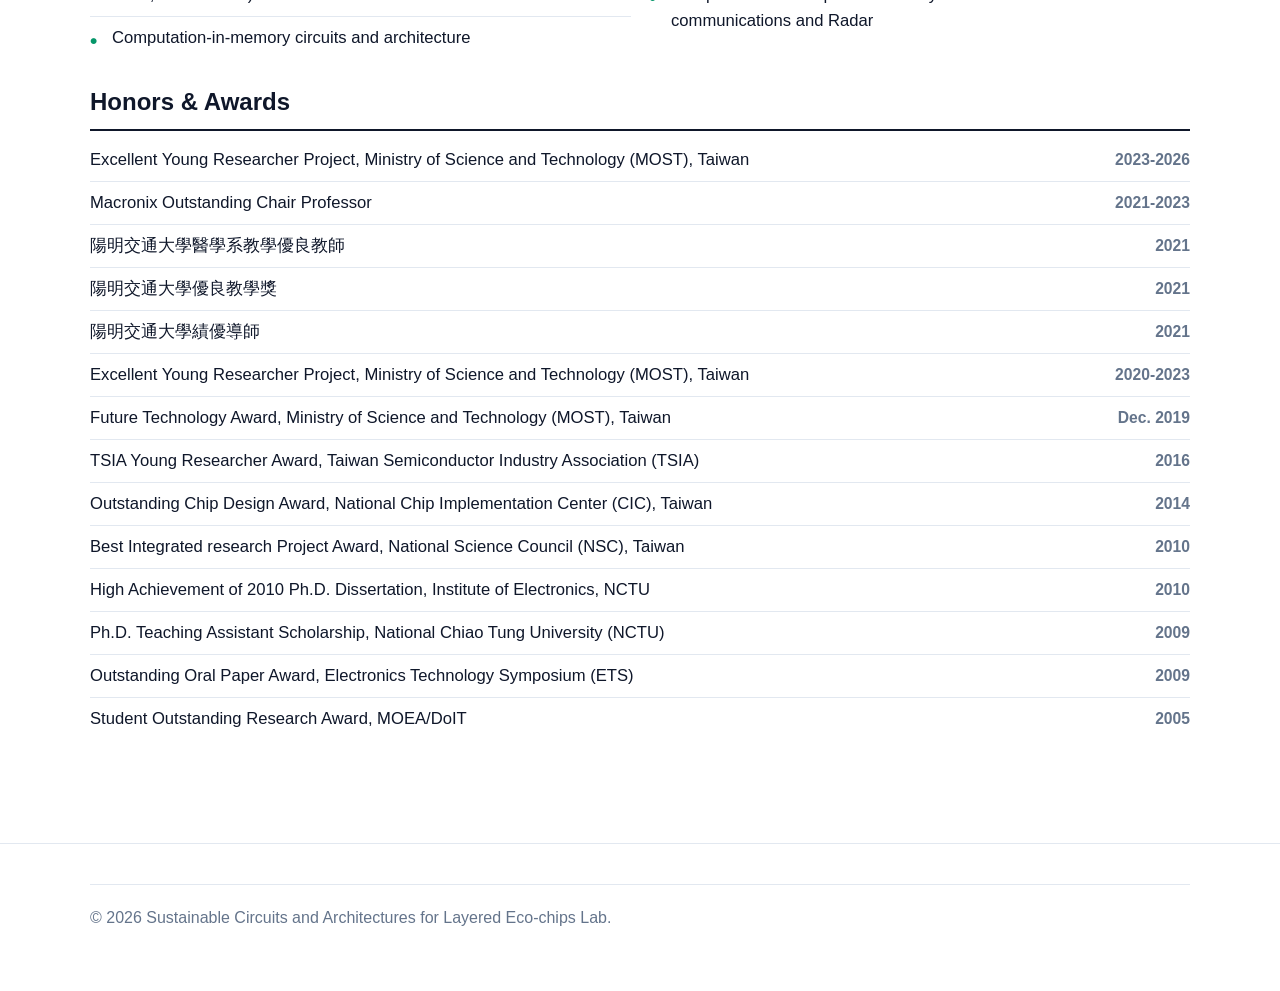
==== commit 73331e22: "Tighten top spacing on advisor page" ====
--- a/advisor.html
+++ b/advisor.html
@@ -7,6 +7,7 @@
   <meta name="color-scheme" content="light dark" />
   <link rel="stylesheet" href="assets/style.css" />
   <style>
+    .section { padding-top: 28px; }
     .advisor-hero {
       display: grid;
       grid-template-columns: 300px minmax(0, 1fr);
@@ -51,6 +52,7 @@
     .award-title { flex: 1; font-size: 1.04rem; line-height: 1.5; }
     .award-year { color: var(--muted); font-weight: 600; font-size: 0.98rem; white-space: nowrap; }
     @media (max-width: 880px) {
+      .section { padding-top: 20px; }
       .advisor-hero { grid-template-columns: 1fr; gap: 32px; text-align: center; }
       .advisor-photo { width: 100%; height: 300px; margin: 0 auto; }
       .contact-grid { text-align: left; }
